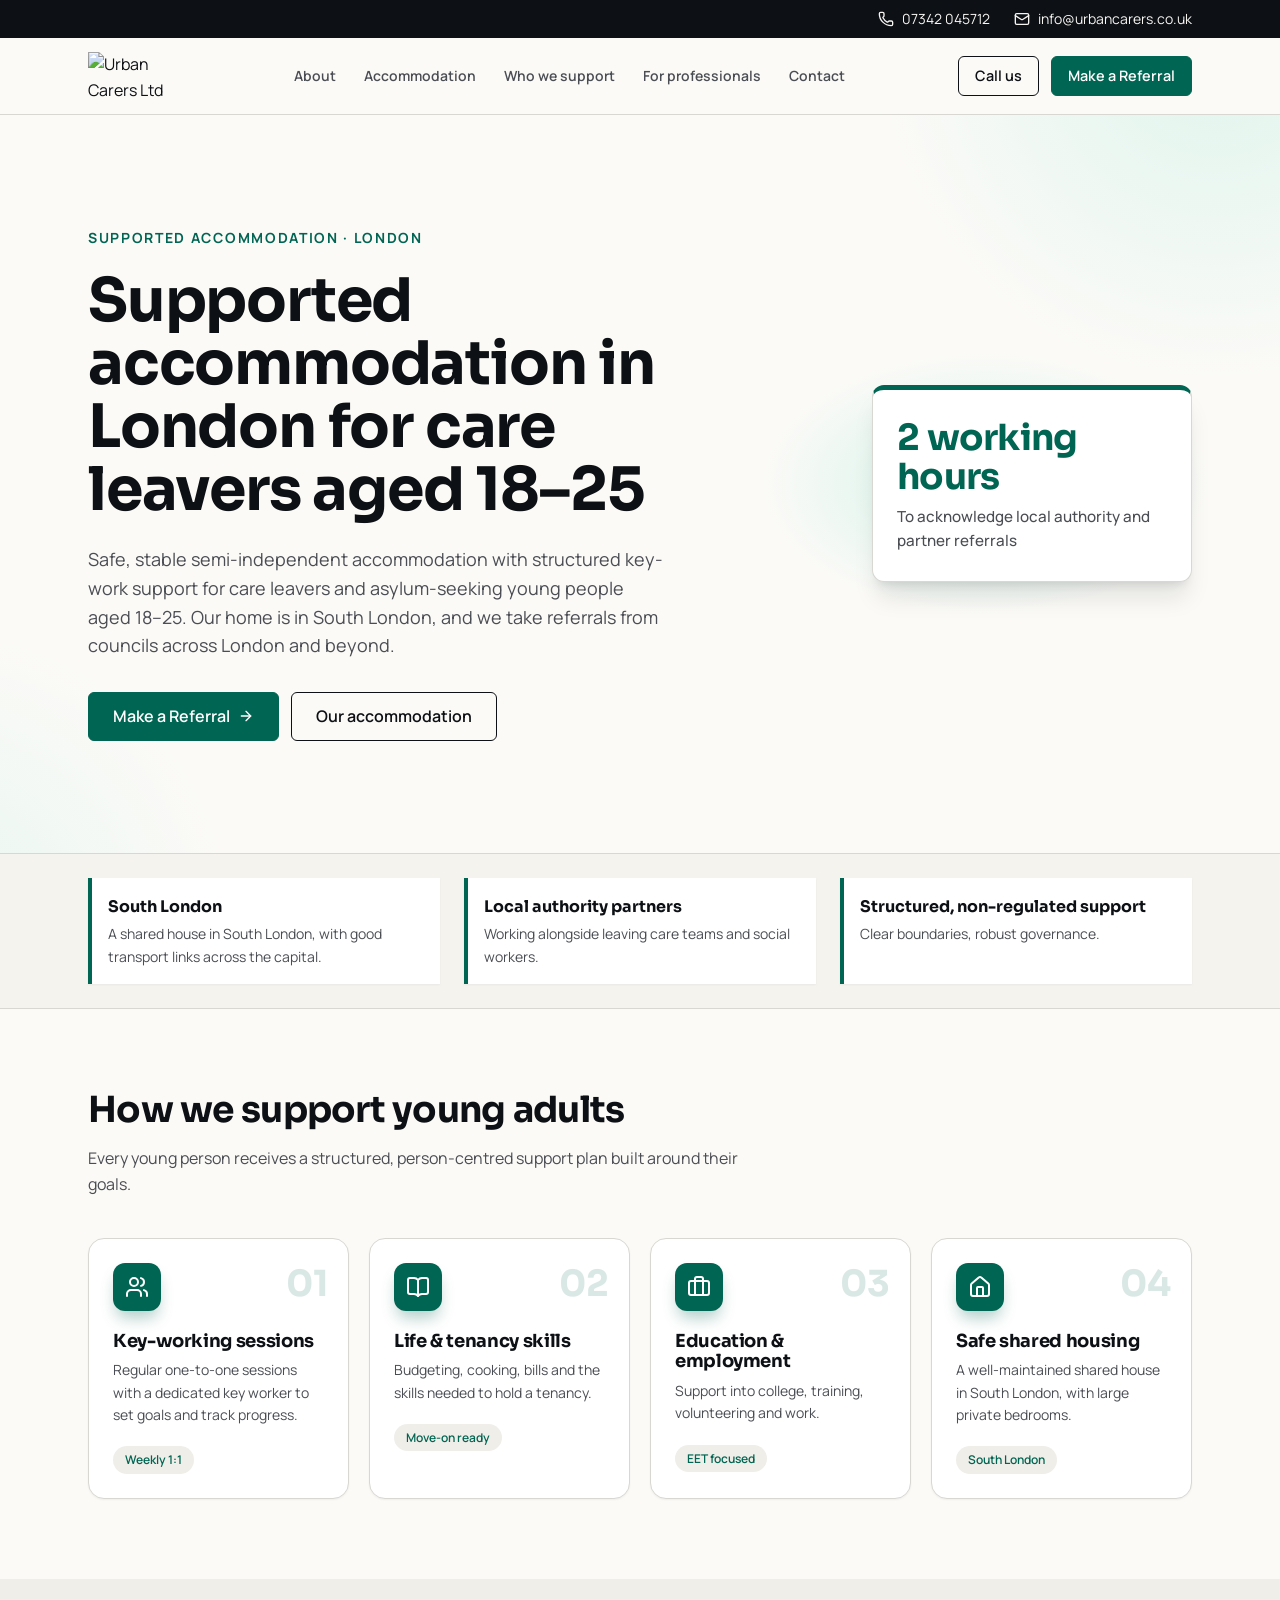
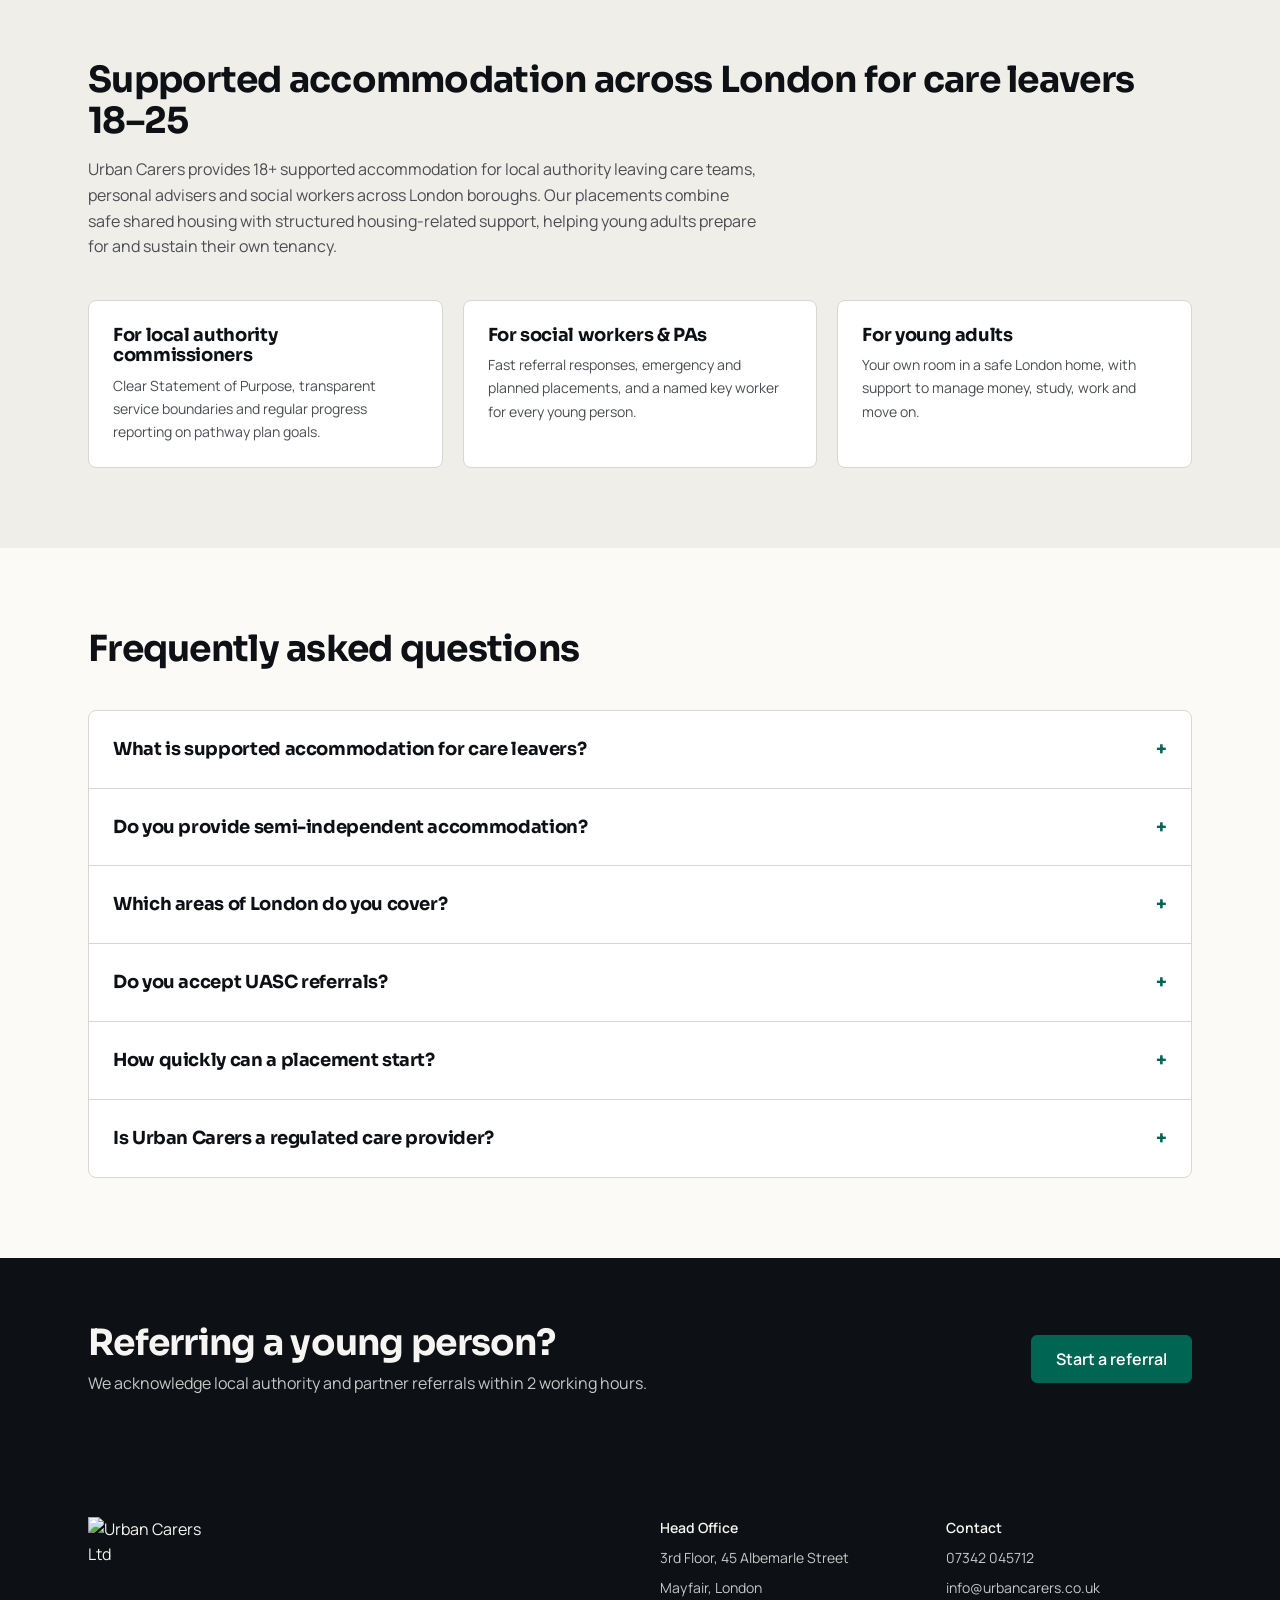
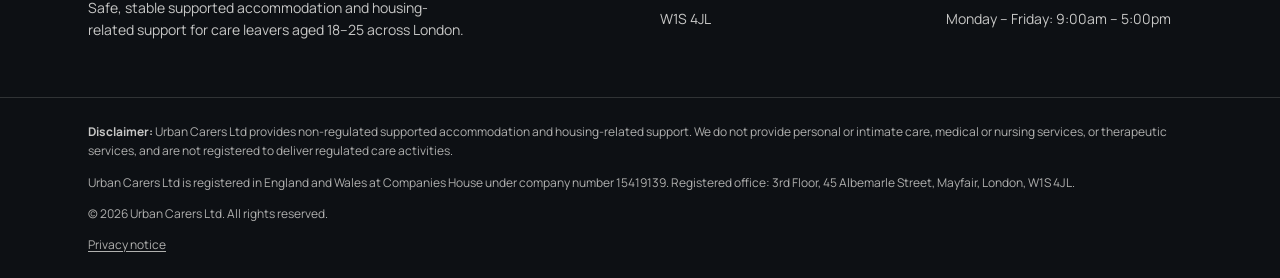
==== index.html @ 53a2ea55 "Rebuild www.urbancarers.co.uk as a static site for GitHub Pages Reproducible build (python3 build.py" ====
<!doctype html>
<html lang="en-GB">
<head>
<meta charset="utf-8">
<meta name="viewport" content="width=device-width, initial-scale=1">
<title>Supported Accommodation for Care Leavers 18–25 | Urban Carers</title>
<meta name="description" content="18+ supported accommodation in South London for care leavers and asylum-seeking young people aged 18–25. Referrals acknowledged within 2 working hours.">
<link rel="canonical" href="https://www.urbancarers.co.uk/">
<meta property="og:site_name" content="Urban Carers">
<meta property="og:locale" content="en_GB">
<meta property="og:type" content="website">
<meta property="og:url" content="https://www.urbancarers.co.uk/">
<meta property="og:title" content="Supported Accommodation for Care Leavers 18–25 | Urban Carers">
<meta property="og:description" content="18+ supported accommodation in South London for care leavers and asylum-seeking young people aged 18–25. Referrals acknowledged within 2 working hours.">
<meta name="twitter:card" content="summary_large_image">
<link rel="stylesheet" href="styles.css">
<script type="application/ld+json">{"@context": "https://schema.org", "@type": "Organization", "name": "Urban Carers Ltd", "logo": "https://www.urbancarers.co.uk/__l5e/assets-v1/17e47ad8-12ed-4505-8971-14a2e98ddae2/logo.png", "description": "Supported accommodation and housing-related support for care leavers aged 18–25 in London.", "url": "https://www.urbancarers.co.uk", "telephone": "+44 7342 045712", "email": "info@urbancarers.co.uk", "address": {"@type": "PostalAddress", "streetAddress": "3rd Floor, 45 Albemarle Street", "addressLocality": "London", "postalCode": "W1S 4JL", "addressCountry": "GB"}, "areaServed": [{"@type": "City", "name": "London"}, {"@type": "AdministrativeArea", "name": "South East England"}]}</script>
<script type="application/ld+json">{"@context": "https://schema.org", "@type": "WebSite", "name": "Urban Carers", "url": "https://www.urbancarers.co.uk/"}</script>
<script type="application/ld+json">{"@context": "https://schema.org", "@type": "FAQPage", "mainEntity": [{"@type": "Question", "name": "What is supported accommodation for care leavers?", "acceptedAnswer": {"@type": "Answer", "text": "Supported accommodation is housing with support for care leavers aged 18–25 only. Residents have their own room in shared housing and receive housing-related support such as key-working, budgeting and tenancy skills."}}, {"@type": "Question", "name": "Do you provide semi-independent accommodation?", "acceptedAnswer": {"@type": "Answer", "text": "Yes, for young adults aged 18–25 only. Each young person has their own room in a shared house and builds the skills to live independently, with at least 5 hours of key-work support a week."}}, {"@type": "Question", "name": "Which areas of London do you cover?", "acceptedAnswer": {"@type": "Answer", "text": "Our house is in South London. We accept referrals from London boroughs and from local authorities outside London placing young people in the capital."}}, {"@type": "Question", "name": "Do you accept UASC referrals?", "acceptedAnswer": {"@type": "Answer", "text": "Yes. We support unaccompanied asylum-seeking young adults aged 18 to 25 who are ready to live in supported accommodation."}}, {"@type": "Question", "name": "How quickly can a placement start?", "acceptedAnswer": {"@type": "Answer", "text": "We acknowledge referrals within 2 working hours and aim to make a placement decision within 24 hours of receiving full referral information. We can consider emergency placements subject to availability and assessment."}}, {"@type": "Question", "name": "Is Urban Carers a regulated care provider?", "acceptedAnswer": {"@type": "Answer", "text": "No. We provide non-regulated supported accommodation and housing-related support. We do not provide personal care, medical or nursing services, or therapy."}}]}</script>
</head>
<body>
<a class="skip" href="#main">Skip to content</a>
<header class="site-header">
  <div class="topbar">
    <div class="container topbar-inner">
      <a href="tel:+447342045712"><svg class="ic" aria-hidden="true" focusable="false" xmlns="http://www.w3.org/2000/svg" width="24" height="24" viewBox="0 0 24 24" fill="none" stroke="currentColor" stroke-width="2" stroke-linecap="round" stroke-linejoin="round" ><path d="M13.832 16.568a1 1 0 0 0 1.213-.303l.355-.465A2 2 0 0 1 17 15h3a2 2 0 0 1 2 2v3a2 2 0 0 1-2 2A18 18 0 0 1 2 4a2 2 0 0 1 2-2h3a2 2 0 0 1 2 2v3a2 2 0 0 1-.8 1.6l-.468.351a1 1 0 0 0-.292 1.233 14 14 0 0 0 6.392 6.384" /></svg>07342 045712</a>
      <a href="mailto:info@urbancarers.co.uk"><svg class="ic" aria-hidden="true" focusable="false" xmlns="http://www.w3.org/2000/svg" width="24" height="24" viewBox="0 0 24 24" fill="none" stroke="currentColor" stroke-width="2" stroke-linecap="round" stroke-linejoin="round" ><path d="m22 7-8.991 5.727a2 2 0 0 1-2.009 0L2 7" /><rect x="2" y="4" width="20" height="16" rx="2" /></svg>info@urbancarers.co.uk</a>
    </div>
  </div>
  <div class="container navbar">
    <a href="./" class="brand" aria-label="Urban Carers home"><img src="https://www.urbancarers.co.uk/__l5e/assets-v1/17e47ad8-12ed-4505-8971-14a2e98ddae2/logo.png" alt="Urban Carers Ltd" width="1000" height="513"></a>
    <nav class="nav" aria-label="Main"><a href="about">About</a><a href="accommodation">Accommodation</a><a href="who-we-support">Who we support</a><a href="for-professionals">For professionals</a><a href="contact">Contact</a></nav>
    <div class="actions">
      <a href="tel:+447342045712" class="btn btn-outline btn-sm">Call us</a>
      <a href="referrals" class="btn btn-sm">Make a Referral</a>
    </div>
    <details class="menu">
      <summary aria-label="Toggle menu"><span class="menu-open"><svg class="ic" aria-hidden="true" focusable="false" xmlns="http://www.w3.org/2000/svg" width="24" height="24" viewBox="0 0 24 24" fill="none" stroke="currentColor" stroke-width="2" stroke-linecap="round" stroke-linejoin="round" ><path d="M4 5h16" /><path d="M4 12h16" /><path d="M4 19h16" /></svg></span><span class="menu-close"><svg class="ic" aria-hidden="true" focusable="false" xmlns="http://www.w3.org/2000/svg" width="24" height="24" viewBox="0 0 24 24" fill="none" stroke="currentColor" stroke-width="2" stroke-linecap="round" stroke-linejoin="round" ><path d="M18 6 6 18" /><path d="m6 6 12 12" /></svg></span></summary>
      <div class="menu-panel container">
        <a href="about">About</a><a href="accommodation">Accommodation</a><a href="who-we-support">Who we support</a><a href="for-professionals">For professionals</a><a href="contact">Contact</a>
        <a href="tel:+447342045712" class="menu-call">Call 07342 045712</a>
        <a href="referrals" class="btn">Make a Referral</a>
      </div>
    </details>
  </div>
</header>
<main id="main">
<section class="hero">
  <div class="container hero-grid">
    <div class="hero-text">
      <p class="eyebrow">Supported accommodation · London</p>
      <h1>Supported accommodation in London for care leavers aged 18–25</h1>
      <p class="lead">Safe, stable semi-independent accommodation with structured key-work support for care leavers and asylum-seeking young people aged 18–25. Our home is in South London, and we take referrals from councils across London and beyond.</p>
      <div class="btn-row"><a href="referrals" class="btn">Make a Referral<svg class="ic" aria-hidden="true" focusable="false" xmlns="http://www.w3.org/2000/svg" width="24" height="24" viewBox="0 0 24 24" fill="none" stroke="currentColor" stroke-width="2" stroke-linecap="round" stroke-linejoin="round" ><path d="M5 12h14" /><path d="m12 5 7 7-7 7" /></svg></a><a href="accommodation" class="btn btn-outline">Our accommodation</a></div>
    </div>
    <div class="hero-panel">
      <div class="stat">
        <p class="stat-big">2 working hours</p>
        <p class="stat-small">To acknowledge local authority and partner referrals</p>
      </div>
    </div>
  </div>
</section>
<div class="strip"><div class="container strip-grid"><div class="strip-item"><p class="strip-title">South London</p><p>A shared house in South London, with good transport links across the capital.</p></div><div class="strip-item"><p class="strip-title">Local authority partners</p><p>Working alongside leaving care teams and social workers.</p></div><div class="strip-item"><p class="strip-title">Structured, non-regulated support</p><p>Clear boundaries, robust governance.</p></div></div></div>
<section class="section"><div class="container"><h2>How we support young adults</h2><p class="intro">Every young person receives a structured, person-centred support plan built around their goals.</p><div class="section-body"><div class="features"><div class="feature"><span class="feature-n" aria-hidden="true">01</span><div class="feature-icon"><svg class="ic" aria-hidden="true" focusable="false" xmlns="http://www.w3.org/2000/svg" width="24" height="24" viewBox="0 0 24 24" fill="none" stroke="currentColor" stroke-width="2" stroke-linecap="round" stroke-linejoin="round" ><path d="M16 21v-2a4 4 0 0 0-4-4H6a4 4 0 0 0-4 4v2" /><path d="M16 3.128a4 4 0 0 1 0 7.744" /><path d="M22 21v-2a4 4 0 0 0-3-3.87" /><circle cx="9" cy="7" r="4" /></svg></div><h3>Key-working sessions</h3><p>Regular one-to-one sessions with a dedicated key worker to set goals and track progress.</p><span class="tag">Weekly 1:1</span></div><div class="feature"><span class="feature-n" aria-hidden="true">02</span><div class="feature-icon"><svg class="ic" aria-hidden="true" focusable="false" xmlns="http://www.w3.org/2000/svg" width="24" height="24" viewBox="0 0 24 24" fill="none" stroke="currentColor" stroke-width="2" stroke-linecap="round" stroke-linejoin="round" ><path d="M12 5v16" /><path d="M20.001 19A2 2 0 0022 17V5a2 2 0 00-1.999-2L16 3.002A5 5 0 0012 5a5 5 0 00-4-2H4a2 2 0 00-2 2v12a2 2 0 001.999 2H8a5 5 0 014 2 5 5 0 014-2z" /></svg></div><h3>Life &amp; tenancy skills</h3><p>Budgeting, cooking, bills and the skills needed to hold a tenancy.</p><span class="tag">Move-on ready</span></div><div class="feature"><span class="feature-n" aria-hidden="true">03</span><div class="feature-icon"><svg class="ic" aria-hidden="true" focusable="false" xmlns="http://www.w3.org/2000/svg" width="24" height="24" viewBox="0 0 24 24" fill="none" stroke="currentColor" stroke-width="2" stroke-linecap="round" stroke-linejoin="round" ><path d="M16 20V4a2 2 0 0 0-2-2h-4a2 2 0 0 0-2 2v16" /><rect width="20" height="14" x="2" y="6" rx="2" /></svg></div><h3>Education &amp; employment</h3><p>Support into college, training, volunteering and work.</p><span class="tag">EET focused</span></div><div class="feature"><span class="feature-n" aria-hidden="true">04</span><div class="feature-icon"><svg class="ic" aria-hidden="true" focusable="false" xmlns="http://www.w3.org/2000/svg" width="24" height="24" viewBox="0 0 24 24" fill="none" stroke="currentColor" stroke-width="2" stroke-linecap="round" stroke-linejoin="round" ><path d="M15 21v-8a1 1 0 0 0-1-1h-4a1 1 0 0 0-1 1v8" /><path d="M3 10a2 2 0 0 1 .709-1.528l7-6a2 2 0 0 1 2.582 0l7 6A2 2 0 0 1 21 10v9a2 2 0 0 1-2 2H5a2 2 0 0 1-2-2z" /></svg></div><h3>Safe shared housing</h3><p>A well-maintained shared house in South London, with large private bedrooms.</p><span class="tag">South London</span></div></div></div></div></section>
<section class="section muted"><div class="container"><h2>Supported accommodation across London for care leavers 18–25</h2><p class="intro">Urban Carers provides 18+ supported accommodation for local authority leaving care teams, personal advisers and social workers across London boroughs. Our placements combine safe shared housing with structured housing-related support, helping young adults prepare for and sustain their own tenancy.</p><div class="section-body"><div class="cards cols-3"><div class="card"><h3>For local authority commissioners</h3><p>Clear Statement of Purpose, transparent service boundaries and regular progress reporting on pathway plan goals.</p></div><div class="card"><h3>For social workers &amp; PAs</h3><p>Fast referral responses, emergency and planned placements, and a named key worker for every young person.</p></div><div class="card"><h3>For young adults</h3><p>Your own room in a safe London home, with support to manage money, study, work and move on.</p></div></div></div></div></section>
<section class="section"><div class="container"><h2>Frequently asked questions</h2><div class="section-body"><div class="faq"><details class="faq-item"><summary>What is supported accommodation for care leavers?</summary><p>Supported accommodation is housing with support for care leavers aged 18–25 only. Residents have their own room in shared housing and receive housing-related support such as key-working, budgeting and tenancy skills.</p></details><details class="faq-item"><summary>Do you provide semi-independent accommodation?</summary><p>Yes, for young adults aged 18–25 only. Each young person has their own room in a shared house and builds the skills to live independently, with at least 5 hours of key-work support a week.</p></details><details class="faq-item"><summary>Which areas of London do you cover?</summary><p>Our house is in South London. We accept referrals from London boroughs and from local authorities outside London placing young people in the capital.</p></details><details class="faq-item"><summary>Do you accept UASC referrals?</summary><p>Yes. We support unaccompanied asylum-seeking young adults aged 18 to 25 who are ready to live in supported accommodation.</p></details><details class="faq-item"><summary>How quickly can a placement start?</summary><p>We acknowledge referrals within 2 working hours and aim to make a placement decision within 24 hours of receiving full referral information. We can consider emergency placements subject to availability and assessment.</p></details><details class="faq-item"><summary>Is Urban Carers a regulated care provider?</summary><p>No. We provide non-regulated supported accommodation and housing-related support. We do not provide personal care, medical or nursing services, or therapy.</p></details></div></div></div></section>
<section class="cta"><div class="container cta-inner"><div><h2>Referring a young person?</h2><p>We acknowledge local authority and partner referrals within 2 working hours.</p></div><a href="referrals" class="btn">Start a referral</a></div></section>
</main>
<footer class="site-footer">
  <div class="container footer-grid">
    <div class="footer-brand">
      <img src="https://www.urbancarers.co.uk/__l5e/assets-v1/17e47ad8-12ed-4505-8971-14a2e98ddae2/logo.png" alt="Urban Carers Ltd" width="1000" height="513">
      <p>Safe, stable supported accommodation and housing-related support for care leavers aged 18–25 across London.</p>
    </div>
    <div class="footer-col">
      <p class="footer-title">Head Office</p>
      <p>3rd Floor, 45 Albemarle Street</p><p>Mayfair, London</p><p>W1S 4JL</p>
    </div>
    <div class="footer-col">
      <p class="footer-title">Contact</p>
      <p><a href="tel:+447342045712">07342 045712</a></p>
      <p><a href="mailto:info@urbancarers.co.uk">info@urbancarers.co.uk</a></p>
      <p>Monday – Friday: 9:00am – 5:00pm</p>
    </div>
  </div>
  <div class="footer-legal">
    <div class="container">
      <p><strong>Disclaimer:</strong> Urban Carers Ltd provides non-regulated supported accommodation and housing-related support. We do not provide personal or intimate care, medical or nursing services, or therapeutic services, and are not registered to deliver regulated care activities.</p>
      <p>Urban Carers Ltd is registered in England and Wales at Companies House under company number 15419139. Registered office: 3rd Floor, 45 Albemarle Street, Mayfair, London, W1S 4JL.</p>
      <p>© 2026 Urban Carers Ltd. All rights reserved.</p>
      <p><a href="privacy">Privacy notice</a></p>
    </div>
  </div>
</footer>
</body>
</html>
---- styles.css ----
/* Urban Carers – static site stylesheet. Fonts are self-hosted in fonts/ (SIL OFL). */

@font-face { font-family: "Manrope"; font-style: normal; font-weight: 400; font-display: swap; src: url("fonts/manrope-latin-400-normal.woff2") format("woff2"); unicode-range: U+0000-00FF, U+0131, U+0152-0153, U+02BB-02BC, U+02C6, U+02DA, U+02DC, U+0304, U+0308, U+0329, U+2000-206F, U+20AC, U+2122, U+2191, U+2193, U+2212, U+2215, U+FEFF, U+FFFD; }
@font-face { font-family: "Manrope"; font-style: normal; font-weight: 500; font-display: swap; src: url("fonts/manrope-latin-500-normal.woff2") format("woff2"); unicode-range: U+0000-00FF, U+0131, U+0152-0153, U+02BB-02BC, U+02C6, U+02DA, U+02DC, U+0304, U+0308, U+0329, U+2000-206F, U+20AC, U+2122, U+2191, U+2193, U+2212, U+2215, U+FEFF, U+FFFD; }
@font-face { font-family: "Manrope"; font-style: normal; font-weight: 600; font-display: swap; src: url("fonts/manrope-latin-600-normal.woff2") format("woff2"); unicode-range: U+0000-00FF, U+0131, U+0152-0153, U+02BB-02BC, U+02C6, U+02DA, U+02DC, U+0304, U+0308, U+0329, U+2000-206F, U+20AC, U+2122, U+2191, U+2193, U+2212, U+2215, U+FEFF, U+FFFD; }
@font-face { font-family: "Manrope"; font-style: normal; font-weight: 700; font-display: swap; src: url("fonts/manrope-latin-700-normal.woff2") format("woff2"); unicode-range: U+0000-00FF, U+0131, U+0152-0153, U+02BB-02BC, U+02C6, U+02DA, U+02DC, U+0304, U+0308, U+0329, U+2000-206F, U+20AC, U+2122, U+2191, U+2193, U+2212, U+2215, U+FEFF, U+FFFD; }
@font-face { font-family: "Sora"; font-style: normal; font-weight: 600; font-display: swap; src: url("fonts/sora-latin-600-normal.woff2") format("woff2"); unicode-range: U+0000-00FF, U+0131, U+0152-0153, U+02BB-02BC, U+02C6, U+02DA, U+02DC, U+0304, U+0308, U+0329, U+2000-206F, U+20AC, U+2122, U+2191, U+2193, U+2212, U+2215, U+FEFF, U+FFFD; }
@font-face { font-family: "Sora"; font-style: normal; font-weight: 700; font-display: swap; src: url("fonts/sora-latin-700-normal.woff2") format("woff2"); unicode-range: U+0000-00FF, U+0131, U+0152-0153, U+02BB-02BC, U+02C6, U+02DA, U+02DC, U+0304, U+0308, U+0329, U+2000-206F, U+20AC, U+2122, U+2191, U+2193, U+2212, U+2215, U+FEFF, U+FFFD; }

:root {
  --background: #fbfaf7;
  --foreground: #0d1014;
  --card: #ffffff;
  --primary: #006552;
  --primary-foreground: #ffffff;
  --secondary: #f0eee9;
  --muted-foreground: #4a4d53;
  --accent: #cdf1e6;
  --accent-foreground: #00392c;
  --destructive: #c51e21;
  --ink: #0d1014;
  --ink-foreground: #f6f5f2;
  --ink-soft: #c7c7c6;
  --ink-softer: #b0b0af;
  --border: #d9d7d2;
  --input: #c5c4be;
  --radius: 0.5rem;
  --font-sans: "Manrope", ui-sans-serif, system-ui, -apple-system, "Segoe UI", Roboto, Arial, sans-serif;
  --font-display: "Sora", ui-sans-serif, system-ui, -apple-system, "Segoe UI", Roboto, Arial, sans-serif;
  --container: 72rem;
  --gutter: 1.25rem;
}

*, *::before, *::after { box-sizing: border-box; border-color: var(--border); }
html { -webkit-text-size-adjust: 100%; scroll-behavior: smooth; }
body { margin: 0; background: var(--background); color: var(--foreground); font-family: var(--font-sans); font-size: 1rem; line-height: 1.6; overflow-x: hidden; }
img, svg { display: block; max-width: 100%; }
img { height: auto; }
h1, h2, h3, h4 { font-family: var(--font-display); letter-spacing: -0.02em; line-height: 1.15; margin: 0; font-weight: 700; }
p { margin: 0; }
ul, ol { margin: 0; padding: 0; list-style: none; }
a { color: inherit; text-decoration: none; }
a:hover { text-decoration: underline; }
:focus-visible { outline: 3px solid var(--primary); outline-offset: 3px; border-radius: 2px; }
.ic { width: 1rem; height: 1rem; flex-shrink: 0; }
.container { width: 100%; max-width: var(--container); margin: 0 auto; padding-left: var(--gutter); padding-right: var(--gutter); }
.skip { position: absolute; left: 1rem; top: -4rem; z-index: 100; background: var(--primary); color: #fff; padding: .6rem 1rem; border-radius: var(--radius); font-weight: 700; }
.skip:focus { top: 1rem; }

/* buttons & badges */
.btn { display: inline-flex; align-items: center; justify-content: center; gap: .5rem; padding: .75rem 1.5rem; border-radius: .375rem; background: var(--primary); color: var(--primary-foreground); font-weight: 600; border: 1px solid var(--primary); cursor: pointer; font-family: inherit; font-size: 1rem; line-height: 1.4; }
.btn:hover { opacity: .9; text-decoration: none; }
.btn-outline { background: transparent; color: var(--foreground); border-color: var(--foreground); }
.btn-outline:hover { background: var(--secondary); opacity: 1; }
.btn-ink { background: var(--ink); border-color: var(--ink); color: var(--ink-foreground); }
.btn-sm { padding: .55rem 1rem; font-size: .9rem; }
.btn-row { display: flex; flex-wrap: wrap; gap: .75rem; margin-top: 2rem; }
.badge { display: inline-flex; align-items: center; border-radius: .375rem; padding: .15rem .65rem; font-size: .75rem; font-weight: 600; background: var(--primary); color: var(--primary-foreground); margin-bottom: 1rem; }
.badge-secondary { background: var(--secondary); color: var(--foreground); margin: 0; white-space: nowrap; }
.link { font-weight: 600; color: var(--primary); text-decoration: underline; text-underline-offset: 2px; }
.link-plain { font-weight: 600; text-decoration: underline; text-underline-offset: 2px; }

/* header */
.site-header { position: sticky; top: 0; z-index: 40; background: rgba(251, 250, 247, .95); backdrop-filter: blur(8px); border-bottom: 1px solid var(--border); }
.topbar { display: none; background: var(--ink); color: var(--ink-foreground); font-size: .875rem; }
.topbar-inner { display: flex; justify-content: flex-end; gap: 1.5rem; padding-top: .5rem; padding-bottom: .5rem; }
.topbar a { display: inline-flex; align-items: center; gap: .5rem; }
.navbar { display: flex; align-items: center; justify-content: space-between; gap: 1rem; padding-top: .85rem; padding-bottom: .85rem; position: relative; }
.brand img { height: 2.75rem; width: auto; }
.nav, .actions { display: none; }
.nav a { font-size: .875rem; font-weight: 600; color: var(--muted-foreground); }
.nav a:hover { color: var(--foreground); }
.nav a[aria-current="page"] { color: var(--foreground); text-decoration: underline; text-underline-offset: 8px; text-decoration-thickness: 2px; text-decoration-color: var(--primary); }
.menu { position: static; }
.menu summary { list-style: none; cursor: pointer; display: grid; place-items: center; width: 2.5rem; height: 2.5rem; border-radius: .375rem; }
.menu summary::-webkit-details-marker { display: none; }
.menu summary .ic { width: 1.5rem; height: 1.5rem; }
.menu .menu-close, .menu[open] .menu-open { display: none; }
.menu[open] .menu-close { display: block; }
.menu-panel { position: absolute; left: 0; right: 0; top: 100%; background: var(--background); border-top: 1px solid var(--border); border-bottom: 1px solid var(--border); display: flex; flex-direction: column; gap: .75rem; padding-top: 1rem; padding-bottom: 1rem; }
.menu-panel a { font-weight: 600; }
.menu-panel .menu-call { color: var(--primary); }
.menu-panel .btn { justify-content: center; }

/* home hero */
.hero { position: relative; overflow: hidden; border-bottom: 1px solid var(--border); background:
  radial-gradient(480px 480px at 95% -10%, rgba(205, 241, 230, .6), transparent 70%),
  radial-gradient(420px 420px at -5% 110%, rgba(205, 241, 230, .4), transparent 70%); }
.hero-grid { display: grid; gap: 3rem; padding-top: 4rem; padding-bottom: 4rem; align-items: center; }
.eyebrow { font-size: .875rem; font-weight: 700; text-transform: uppercase; letter-spacing: .12em; color: var(--primary); }
.hero h1 { margin-top: 1.25rem; font-size: 2.5rem; line-height: 1.05; }
.lead { margin-top: 1.5rem; font-size: 1.125rem; color: var(--muted-foreground); max-width: 36rem; }
.hero-panel { position: relative; display: flex; justify-content: center; }
.hero-panel::before { content: ""; position: absolute; inset: -2rem -1rem; border-radius: 50%; background: radial-gradient(closest-side, rgba(205, 241, 230, .9), rgba(205, 241, 230, 0)); z-index: 0; }
.stat { position: relative; z-index: 1; width: 100%; max-width: 20rem; background: var(--card); border: 1px solid var(--border); border-top: 5px solid var(--primary); border-radius: .75rem; padding: 1.75rem 1.5rem; box-shadow: 0 20px 25px -5px rgba(13, 16, 20, .1), 0 8px 10px -6px rgba(13, 16, 20, .1); }
.stat-big { font-family: var(--font-display); font-weight: 700; font-size: 2.25rem; color: var(--primary); line-height: 1.1; letter-spacing: -0.02em; }
.stat-small { margin-top: .5rem; font-size: .95rem; font-weight: 500; color: var(--muted-foreground); }

/* strip */
.strip { border-bottom: 1px solid var(--border); background: rgba(240, 238, 233, .6); }
.strip-grid { display: grid; gap: 1.5rem; padding-top: 1.5rem; padding-bottom: 1.5rem; }
.strip-item { border-left: 4px solid var(--primary); background: var(--card); padding: 1rem; box-shadow: 0 1px 2px rgba(13, 16, 20, .05); }
.strip-title { font-family: var(--font-display); font-weight: 700; }
.strip-item p + p { margin-top: .25rem; font-size: .875rem; color: var(--muted-foreground); }

/* sections */
.section > .container { padding-top: 4rem; padding-bottom: 4rem; }
.section.muted { background: var(--secondary); }
.section h2 { font-size: 1.875rem; }
.section .intro { margin-top: 1rem; max-width: 42rem; color: var(--muted-foreground); }
.section-body { margin-top: 2.5rem; }
.section-body > * + * { margin-top: 1.5rem; }
.section-body > .btn-row { margin-top: 2rem; }
.p-muted, .p-first { color: var(--muted-foreground); max-width: 48rem; }
.p-first { margin-top: -1rem; }
.p-body { max-width: 48rem; margin-top: 2rem; }
.p-note { color: var(--muted-foreground); max-width: 48rem; }
.p-note.narrow { max-width: 42rem; }
.p-after-h3 { color: var(--muted-foreground); max-width: 48rem; margin-top: .75rem; }
.sub { font-size: 1.25rem; margin-top: 2.5rem; }
.card, .panel, .room { background: var(--card); border: 1px solid var(--border); border-radius: var(--radius); padding: 1.5rem; }
.cards, .two-col, .steps, .icon-grid, .boundaries, .rooms, .features { display: grid; gap: 1.25rem; }
.card h3, .panel h3, .room h3 { font-size: 1.125rem; }
.card p { margin-top: .5rem; font-size: .875rem; line-height: 1.65; color: var(--muted-foreground); }
.card-icon { width: 2.75rem; height: 2.75rem; display: grid; place-items: center; border-radius: .375rem; background: var(--accent); color: var(--accent-foreground); margin-bottom: 1rem; }
.card-icon .ic { width: 1.25rem; height: 1.25rem; }
.feature { position: relative; overflow: hidden; background: var(--card); border: 1px solid var(--border); border-radius: 1rem; padding: 1.5rem; box-shadow: 0 1px 2px rgba(13, 16, 20, .05); transition: transform .3s, box-shadow .3s, border-color .3s; }
.feature:hover { transform: translateY(-6px); border-color: var(--primary); box-shadow: 0 20px 25px -5px rgba(0, 101, 82, .15); }
.feature-n { position: absolute; right: 1.25rem; top: 1rem; font-family: var(--font-display); font-size: 2.25rem; font-weight: 700; color: rgba(0, 101, 82, .15); }
.feature-icon { width: 3rem; height: 3rem; display: grid; place-items: center; border-radius: .75rem; background: var(--primary); color: #fff; box-shadow: 0 10px 15px -3px rgba(0, 101, 82, .3); }
.feature-icon .ic { width: 1.5rem; height: 1.5rem; }
.feature h3 { margin-top: 1.25rem; font-size: 1.125rem; }
.feature p { margin-top: .5rem; font-size: .875rem; color: var(--muted-foreground); }
.tag { display: inline-block; margin-top: 1.25rem; border-radius: 999px; background: var(--secondary); padding: .25rem .75rem; font-size: .75rem; font-weight: 600; color: var(--primary); }
.icon-items { margin-top: 1rem; display: grid; gap: .75rem; }
.icon-items li, .icon-grid li, .boundary, .contact-details li { display: flex; gap: .75rem; align-items: flex-start; font-size: .875rem; }
.icon-items .ic, .icon-grid .ic, .contact-details .ic { width: 1.25rem; height: 1.25rem; margin-top: .1rem; color: var(--primary); }
.icon-items li.x .ic { color: var(--destructive); }
.icon-grid li { background: var(--card); border: 1px solid var(--border); border-radius: var(--radius); padding: 1rem; }
.icon-grid { gap: .75rem; }
.steps li { background: var(--card); border: 1px solid var(--border); border-radius: var(--radius); padding: 1.5rem; }
.num { display: grid; place-items: center; width: 2.25rem; height: 2.25rem; border-radius: 50%; background: var(--primary); color: #fff; font-weight: 700; }
.steps p { margin-top: 1rem; font-weight: 600; }
.boundary { align-items: center; border: 2px solid var(--foreground); border-radius: var(--radius); padding: 1.25rem; font-weight: 600; font-size: 1rem; }
.boundary .ic { width: 1.25rem; height: 1.25rem; color: var(--destructive); }
.faq { background: var(--card); border: 1px solid var(--border); border-radius: var(--radius); }
.faq-item { padding: 1.5rem; }
.faq-item + .faq-item { border-top: 1px solid var(--border); }
.faq-item summary { cursor: pointer; list-style: none; font-family: var(--font-display); font-weight: 700; font-size: 1.125rem; letter-spacing: -0.02em; display: flex; justify-content: space-between; gap: 1rem; align-items: flex-start; }
.faq-item summary::-webkit-details-marker { display: none; }
.faq-item summary::after { content: "+"; color: var(--primary); font-weight: 700; flex-shrink: 0; }
.faq-item[open] summary::after { content: "–"; }
.faq-item p { margin-top: .75rem; color: var(--muted-foreground); }
.room-head { display: flex; justify-content: space-between; gap: .75rem; align-items: flex-start; }
.room-type { margin-top: .5rem; font-weight: 600; }
.room-size { margin-top: .25rem; font-size: .875rem; color: var(--muted-foreground); }
.room-note { margin-top: .75rem; font-size: .75rem; color: var(--muted-foreground); }

/* cta */
.cta { background: var(--ink); color: var(--ink-foreground); }
.cta-inner { display: flex; flex-direction: column; align-items: flex-start; gap: 1.5rem; padding-top: 4rem; padding-bottom: 4rem; }
.cta h2 { font-size: 1.875rem; }
.cta p { margin-top: .5rem; color: var(--ink-soft); }

/* page hero (inner pages) */
.page-hero { position: relative; overflow: hidden; border-bottom: 1px solid var(--border); background:
  radial-gradient(384px 384px at 100% -20%, rgba(205, 241, 230, .6), transparent 70%),
  radial-gradient(320px 320px at -5% 120%, rgba(205, 241, 230, .4), transparent 70%), rgba(240, 238, 233, .5); }
.page-hero > .container { padding-top: 4rem; padding-bottom: 4rem; }
.page-hero h1 { margin-top: 1rem; max-width: 48rem; font-size: 2.25rem; }
.page-hero .lead { margin-top: 1.5rem; max-width: 42rem; }

/* forms */
.form-layout { display: grid; gap: 2.5rem; padding-top: 4rem; padding-bottom: 4rem; }
.form { display: grid; gap: 1.25rem; background: var(--card); border: 1px solid var(--border); border-radius: var(--radius); padding: 1.5rem; }
.form label { display: block; font-size: .875rem; font-weight: 600; }
.form input, .form select, .form textarea { margin-top: .25rem; width: 100%; border: 1px solid var(--input); border-radius: .375rem; background: var(--card); padding: .65rem .75rem; font: inherit; font-size: .9rem; color: var(--foreground); }
.form input:focus, .form select:focus, .form textarea:focus { outline: 2px solid var(--primary); outline-offset: 0; border-color: var(--primary); }
.form-note { font-size: .75rem; color: var(--muted-foreground); }
.form-fallback { margin-top: 1rem; font-size: .875rem; color: var(--muted-foreground); }
.form-fallback a { font-weight: 600; color: var(--primary); text-decoration: underline; text-underline-offset: 2px; }
.aside { background: var(--secondary); border-radius: var(--radius); padding: 1.5rem; align-self: start; }
.aside h2 { font-size: 1.25rem; margin-bottom: 1.25rem; }
.contact-details { display: grid; gap: 1rem; }
.contact-details a { font-weight: 600; }

/* article (privacy notice) */
.article { max-width: 48rem; padding-top: 4rem; padding-bottom: 4rem; }
.article h2 { margin-top: 3rem; font-size: 1.5rem; }
.article h3 { margin-top: 2rem; font-size: 1.125rem; }
.article p { margin-top: 1rem; line-height: 1.7; color: var(--muted-foreground); }
.article ul { margin-top: 1rem; padding-left: 1.5rem; list-style: disc; display: grid; gap: .5rem; line-height: 1.7; color: var(--muted-foreground); }
.callout { border-left: 4px solid var(--primary); background: var(--accent); color: var(--accent-foreground); border-radius: var(--radius); padding: 1.5rem; }
.callout h2 { margin-top: 0; font-size: 1.25rem; }
.callout ul { margin-top: .75rem; color: inherit; }
.callout .link { color: inherit; }
.table-wrap { margin-top: 1.5rem; overflow-x: auto; border: 1px solid var(--border); border-radius: var(--radius); }
.article table { width: 100%; min-width: 35rem; border-collapse: collapse; font-size: .875rem; text-align: left; }
.article th { background: var(--secondary); padding: 1rem; font-weight: 700; }
.article td { padding: 1rem; vertical-align: top; border-top: 1px solid var(--border); }
.article td:first-child { font-weight: 600; }
.article td + td { color: var(--muted-foreground); }

/* not found */
.not-found { min-height: 60vh; display: grid; place-items: center; text-align: center; padding: 4rem 0; }
.not-found h1 { font-size: 4.5rem; }
.not-found h2 { margin-top: 1rem; font-size: 1.25rem; font-weight: 600; }
.not-found p { margin-top: .5rem; font-size: .875rem; color: var(--muted-foreground); }
.not-found .btn-row { justify-content: center; margin-top: 1.5rem; }

/* footer */
.site-footer { background: var(--ink); color: var(--ink-foreground); }
.footer-grid { display: grid; gap: 2.5rem; padding-top: 3.5rem; padding-bottom: 3.5rem; }
.footer-brand img { height: 4rem; width: auto; }
.footer-brand p { margin-top: 1rem; max-width: 24rem; font-size: .875rem; color: var(--ink-soft); }
.footer-col { font-size: .875rem; display: grid; gap: .5rem; align-content: start; }
.footer-col p { color: var(--ink-soft); }
.footer-col .footer-title { color: var(--ink-foreground); font-weight: 600; }
.footer-col a:hover { color: var(--ink-foreground); }
.footer-legal { border-top: 1px solid rgba(246, 245, 242, .15); }
.footer-legal .container { display: grid; gap: .75rem; padding-top: 1.5rem; padding-bottom: 1.5rem; font-size: .75rem; color: var(--ink-softer); }
.footer-legal strong { color: var(--ink-soft); }
.footer-legal a { text-decoration: underline; text-underline-offset: 2px; }
.footer-legal a:hover { color: var(--ink-foreground); }

/* breakpoints */
@media (min-width: 640px) {
  :root { --gutter: 1.5rem; }
  .strip-grid { grid-template-columns: repeat(3, 1fr); }
  .cards, .features { grid-template-columns: repeat(2, 1fr); }
}
@media (min-width: 768px) {
  .topbar { display: block; }
  .brand img { height: 3rem; }
  .hero-grid { grid-template-columns: repeat(5, 1fr); padding-top: 7rem; padding-bottom: 7rem; }
  .hero-text { grid-column: span 3; }
  .hero-panel { grid-column: span 2; }
  .hero h1 { font-size: 3.75rem; }
  .hero-panel { justify-content: flex-end; }
  .section > .container { padding-top: 5rem; padding-bottom: 5rem; }
  .section h2, .cta h2 { font-size: 2.25rem; }
  .page-hero > .container { padding-top: 6rem; padding-bottom: 6rem; }
  .page-hero h1 { font-size: 3.75rem; }
  .two-col, .icon-grid, .rooms { grid-template-columns: repeat(2, 1fr); }
  .steps.cols-3, .boundaries { grid-template-columns: repeat(3, 1fr); }
  .steps.cols-4 { grid-template-columns: repeat(4, 1fr); }
  .cards.cols-3 { grid-template-columns: repeat(3, 1fr); }
  .cta-inner { flex-direction: row; align-items: center; justify-content: space-between; }
  .form { grid-template-columns: repeat(2, 1fr); padding: 2rem; }
  .form-enquiry { grid-template-columns: 1fr; }
  .form .wide { grid-column: 1 / -1; }
  .footer-grid { grid-template-columns: repeat(4, 1fr); }
  .footer-brand { grid-column: span 2; }
}
@media (min-width: 1024px) {
  .nav { display: flex; gap: 1.75rem; align-items: center; }
  .actions { display: flex; gap: .75rem; align-items: center; }
  .menu { display: none; }
  .cards.cols-4, .features { grid-template-columns: repeat(4, 1fr); }
  .cards.cols-3 { grid-template-columns: repeat(3, 1fr); }
  .form-layout-referral { grid-template-columns: 2fr 1fr; }
  .form-layout-enquiry { grid-template-columns: 1fr 1fr; }
}
@media (prefers-reduced-motion: reduce) {
  html { scroll-behavior: auto; }
  .feature { transition: none; }
  .feature:hover { transform: none; }
}
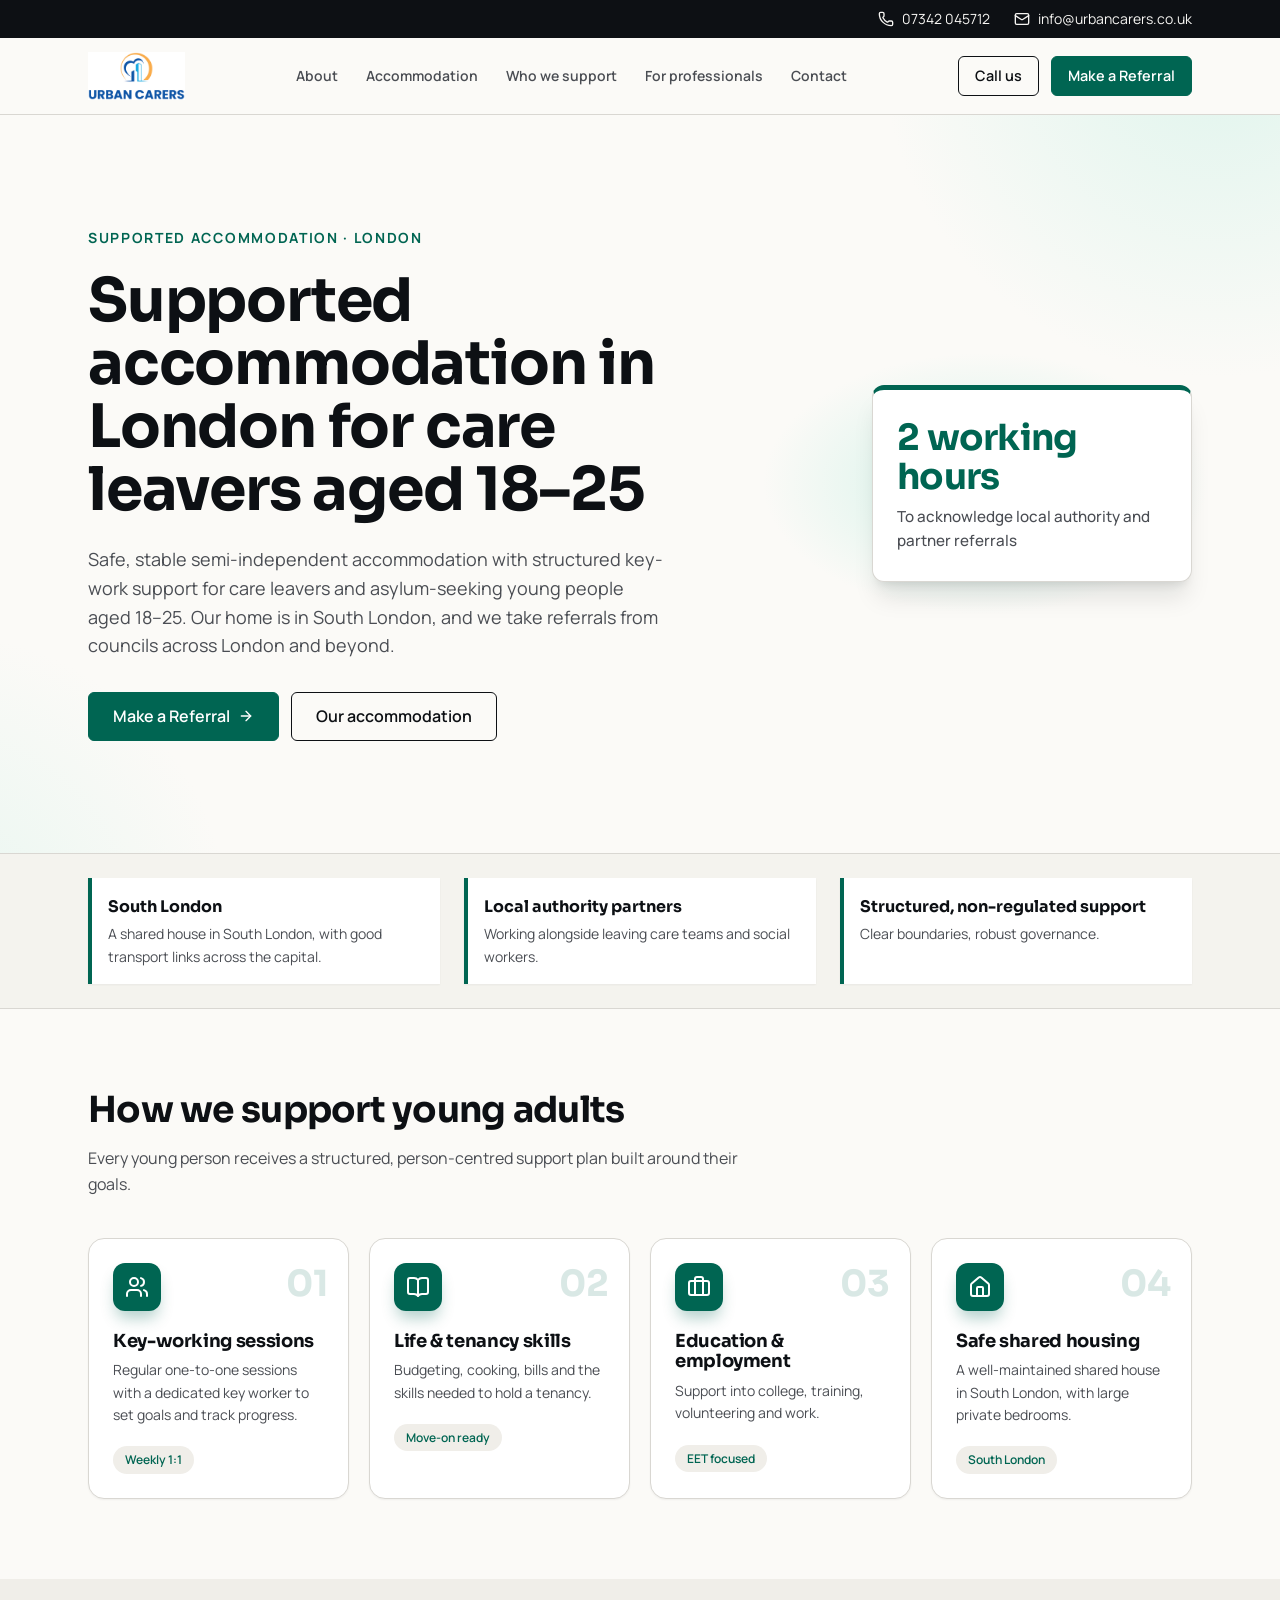
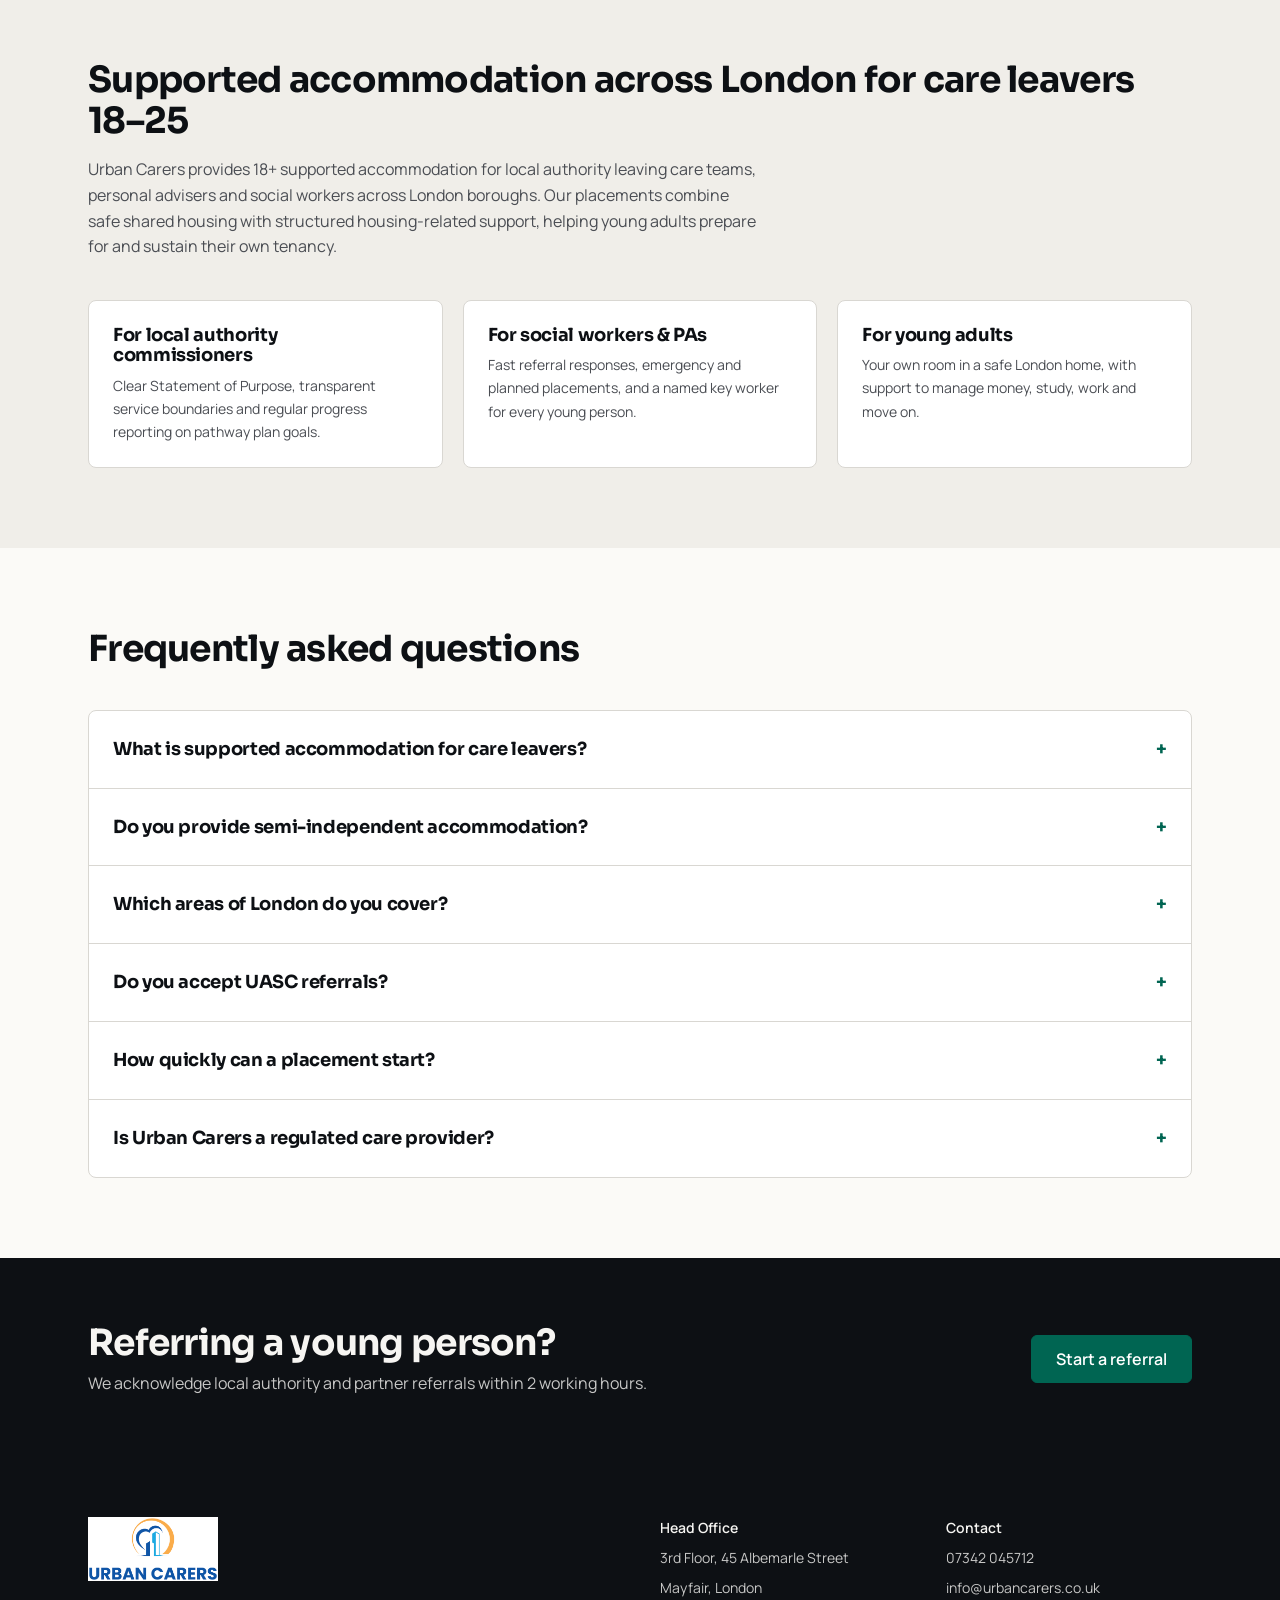
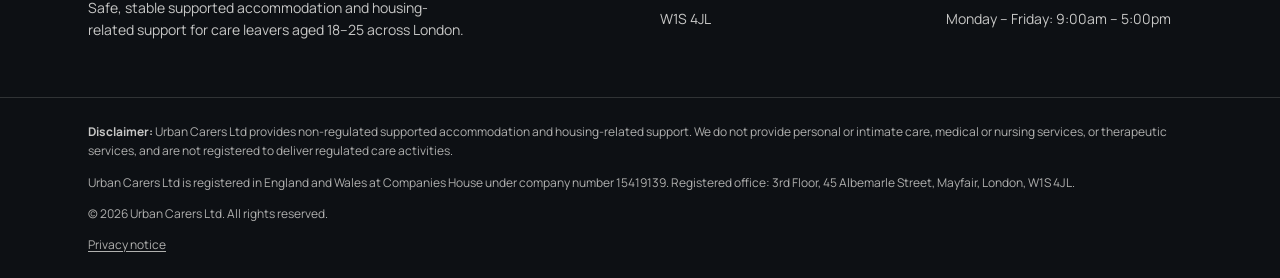
==== commit 7b42eeb2: "Self-host the Urban Carers logo and favicon; add CNAME for www.urbancarers.co.uk Co-Authored-By: Cla" ====
--- a/index.html
+++ b/index.html
@@ -14,7 +14,9 @@
 <meta property="og:description" content="18+ supported accommodation in South London for care leavers and asylum-seeking young people aged 18–25. Referrals acknowledged within 2 working hours.">
 <meta name="twitter:card" content="summary_large_image">
 <link rel="stylesheet" href="styles.css">
-<script type="application/ld+json">{"@context": "https://schema.org", "@type": "Organization", "name": "Urban Carers Ltd", "logo": "https://www.urbancarers.co.uk/__l5e/assets-v1/17e47ad8-12ed-4505-8971-14a2e98ddae2/logo.png", "description": "Supported accommodation and housing-related support for care leavers aged 18–25 in London.", "url": "https://www.urbancarers.co.uk", "telephone": "+44 7342 045712", "email": "info@urbancarers.co.uk", "address": {"@type": "PostalAddress", "streetAddress": "3rd Floor, 45 Albemarle Street", "addressLocality": "London", "postalCode": "W1S 4JL", "addressCountry": "GB"}, "areaServed": [{"@type": "City", "name": "London"}, {"@type": "AdministrativeArea", "name": "South East England"}]}</script>
+<link rel="icon" type="image/png" href="assets/favicon.png">
+<link rel="apple-touch-icon" href="assets/favicon.png">
+<script type="application/ld+json">{"@context": "https://schema.org", "@type": "Organization", "name": "Urban Carers Ltd", "logo": "https://www.urbancarers.co.uk/assets/logo.png", "description": "Supported accommodation and housing-related support for care leavers aged 18–25 in London.", "url": "https://www.urbancarers.co.uk", "telephone": "+44 7342 045712", "email": "info@urbancarers.co.uk", "address": {"@type": "PostalAddress", "streetAddress": "3rd Floor, 45 Albemarle Street", "addressLocality": "London", "postalCode": "W1S 4JL", "addressCountry": "GB"}, "areaServed": [{"@type": "City", "name": "London"}, {"@type": "AdministrativeArea", "name": "South East England"}]}</script>
 <script type="application/ld+json">{"@context": "https://schema.org", "@type": "WebSite", "name": "Urban Carers", "url": "https://www.urbancarers.co.uk/"}</script>
 <script type="application/ld+json">{"@context": "https://schema.org", "@type": "FAQPage", "mainEntity": [{"@type": "Question", "name": "What is supported accommodation for care leavers?", "acceptedAnswer": {"@type": "Answer", "text": "Supported accommodation is housing with support for care leavers aged 18–25 only. Residents have their own room in shared housing and receive housing-related support such as key-working, budgeting and tenancy skills."}}, {"@type": "Question", "name": "Do you provide semi-independent accommodation?", "acceptedAnswer": {"@type": "Answer", "text": "Yes, for young adults aged 18–25 only. Each young person has their own room in a shared house and builds the skills to live independently, with at least 5 hours of key-work support a week."}}, {"@type": "Question", "name": "Which areas of London do you cover?", "acceptedAnswer": {"@type": "Answer", "text": "Our house is in South London. We accept referrals from London boroughs and from local authorities outside London placing young people in the capital."}}, {"@type": "Question", "name": "Do you accept UASC referrals?", "acceptedAnswer": {"@type": "Answer", "text": "Yes. We support unaccompanied asylum-seeking young adults aged 18 to 25 who are ready to live in supported accommodation."}}, {"@type": "Question", "name": "How quickly can a placement start?", "acceptedAnswer": {"@type": "Answer", "text": "We acknowledge referrals within 2 working hours and aim to make a placement decision within 24 hours of receiving full referral information. We can consider emergency placements subject to availability and assessment."}}, {"@type": "Question", "name": "Is Urban Carers a regulated care provider?", "acceptedAnswer": {"@type": "Answer", "text": "No. We provide non-regulated supported accommodation and housing-related support. We do not provide personal care, medical or nursing services, or therapy."}}]}</script>
 </head>
@@ -28,7 +30,7 @@
     </div>
   </div>
   <div class="container navbar">
-    <a href="./" class="brand" aria-label="Urban Carers home"><img src="https://www.urbancarers.co.uk/__l5e/assets-v1/17e47ad8-12ed-4505-8971-14a2e98ddae2/logo.png" alt="Urban Carers Ltd" width="1000" height="513"></a>
+    <a href="./" class="brand" aria-label="Urban Carers home"><img src="assets/logo.png" alt="Urban Carers Ltd" width="1000" height="494"></a>
     <nav class="nav" aria-label="Main"><a href="about">About</a><a href="accommodation">Accommodation</a><a href="who-we-support">Who we support</a><a href="for-professionals">For professionals</a><a href="contact">Contact</a></nav>
     <div class="actions">
       <a href="tel:+447342045712" class="btn btn-outline btn-sm">Call us</a>
@@ -70,7 +72,7 @@
 <footer class="site-footer">
   <div class="container footer-grid">
     <div class="footer-brand">
-      <img src="https://www.urbancarers.co.uk/__l5e/assets-v1/17e47ad8-12ed-4505-8971-14a2e98ddae2/logo.png" alt="Urban Carers Ltd" width="1000" height="513">
+      <img src="assets/logo.png" alt="Urban Carers Ltd" width="1000" height="494">
       <p>Safe, stable supported accommodation and housing-related support for care leavers aged 18–25 across London.</p>
     </div>
     <div class="footer-col">
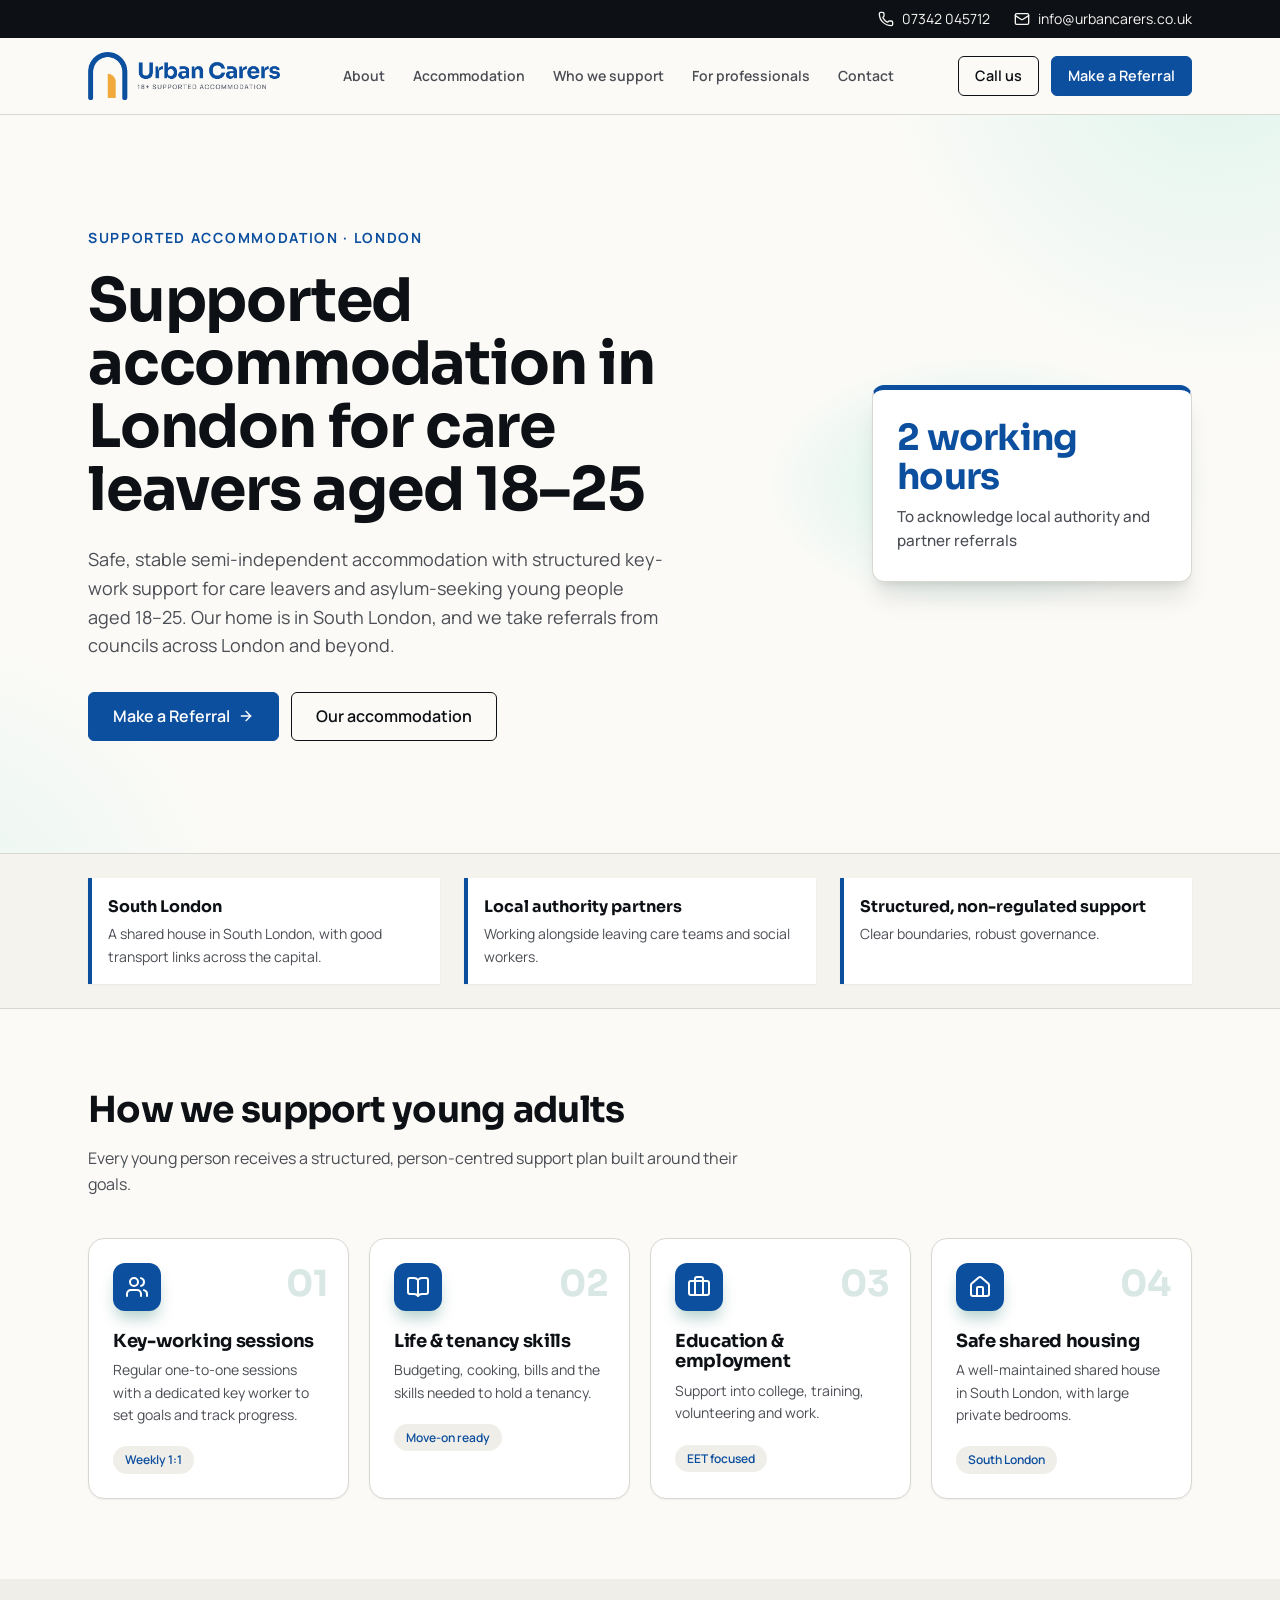
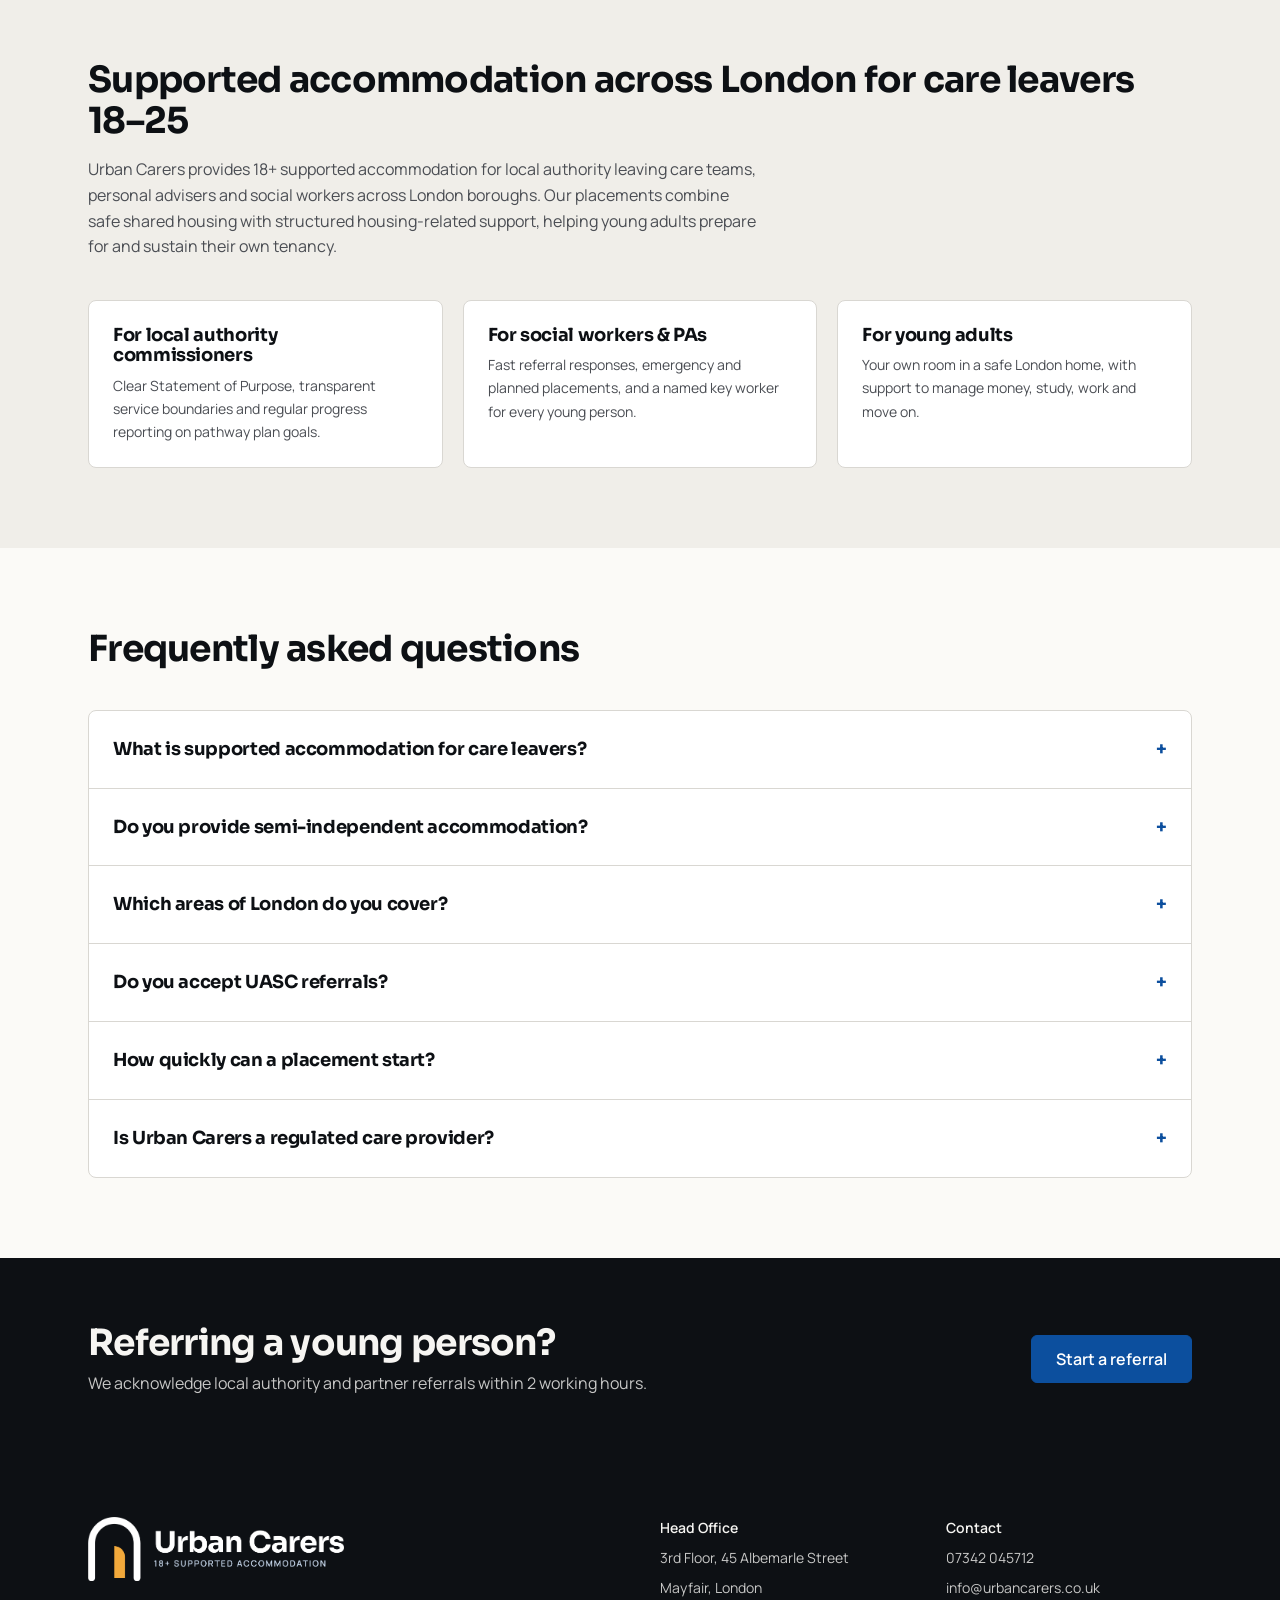
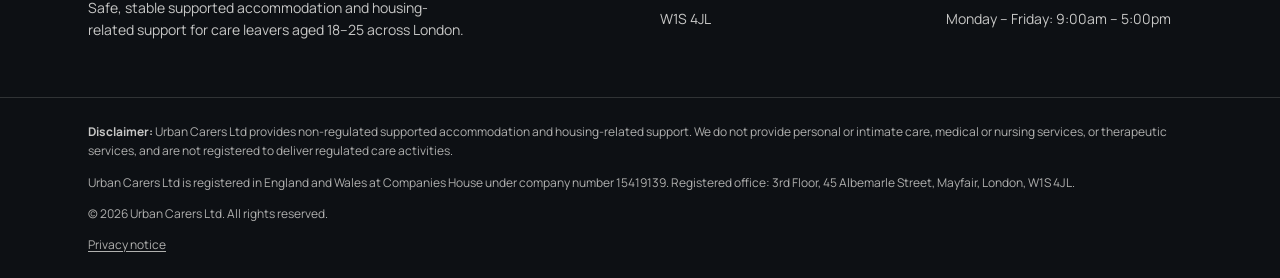
==== commit 8ef0a76e: "New Urban Carers logo (Open Door), navy and orange brand colours, new favicon Co-Authored-By: Claude" ====
--- a/index.html
+++ b/index.html
@@ -30,7 +30,7 @@
     </div>
   </div>
   <div class="container navbar">
-    <a href="./" class="brand" aria-label="Urban Carers home"><img src="assets/logo.png" alt="Urban Carers Ltd" width="1000" height="494"></a>
+    <a href="./" class="brand" aria-label="Urban Carers home"><img src="assets/logo.png" alt="Urban Carers Ltd" width="1334" height="334"></a>
     <nav class="nav" aria-label="Main"><a href="about">About</a><a href="accommodation">Accommodation</a><a href="who-we-support">Who we support</a><a href="for-professionals">For professionals</a><a href="contact">Contact</a></nav>
     <div class="actions">
       <a href="tel:+447342045712" class="btn btn-outline btn-sm">Call us</a>
@@ -72,7 +72,7 @@
 <footer class="site-footer">
   <div class="container footer-grid">
     <div class="footer-brand">
-      <img src="assets/logo.png" alt="Urban Carers Ltd" width="1000" height="494">
+      <img src="assets/logo-white.png" alt="Urban Carers Ltd" width="1334" height="334">
       <p>Safe, stable supported accommodation and housing-related support for care leavers aged 18–25 across London.</p>
     </div>
     <div class="footer-col">
--- a/styles.css
+++ b/styles.css
@@ -11,12 +11,12 @@
   --background: #fbfaf7;
   --foreground: #0d1014;
   --card: #ffffff;
-  --primary: #006552;
+  --primary: #0c4f9e;
   --primary-foreground: #ffffff;
   --secondary: #f0eee9;
   --muted-foreground: #4a4d53;
-  --accent: #cdf1e6;
-  --accent-foreground: #00392c;
+  --accent: #dce8f7;
+  --accent-foreground: #0a3466;
   --destructive: #c51e21;
   --ink: #0d1014;
   --ink-foreground: #f6f5f2;
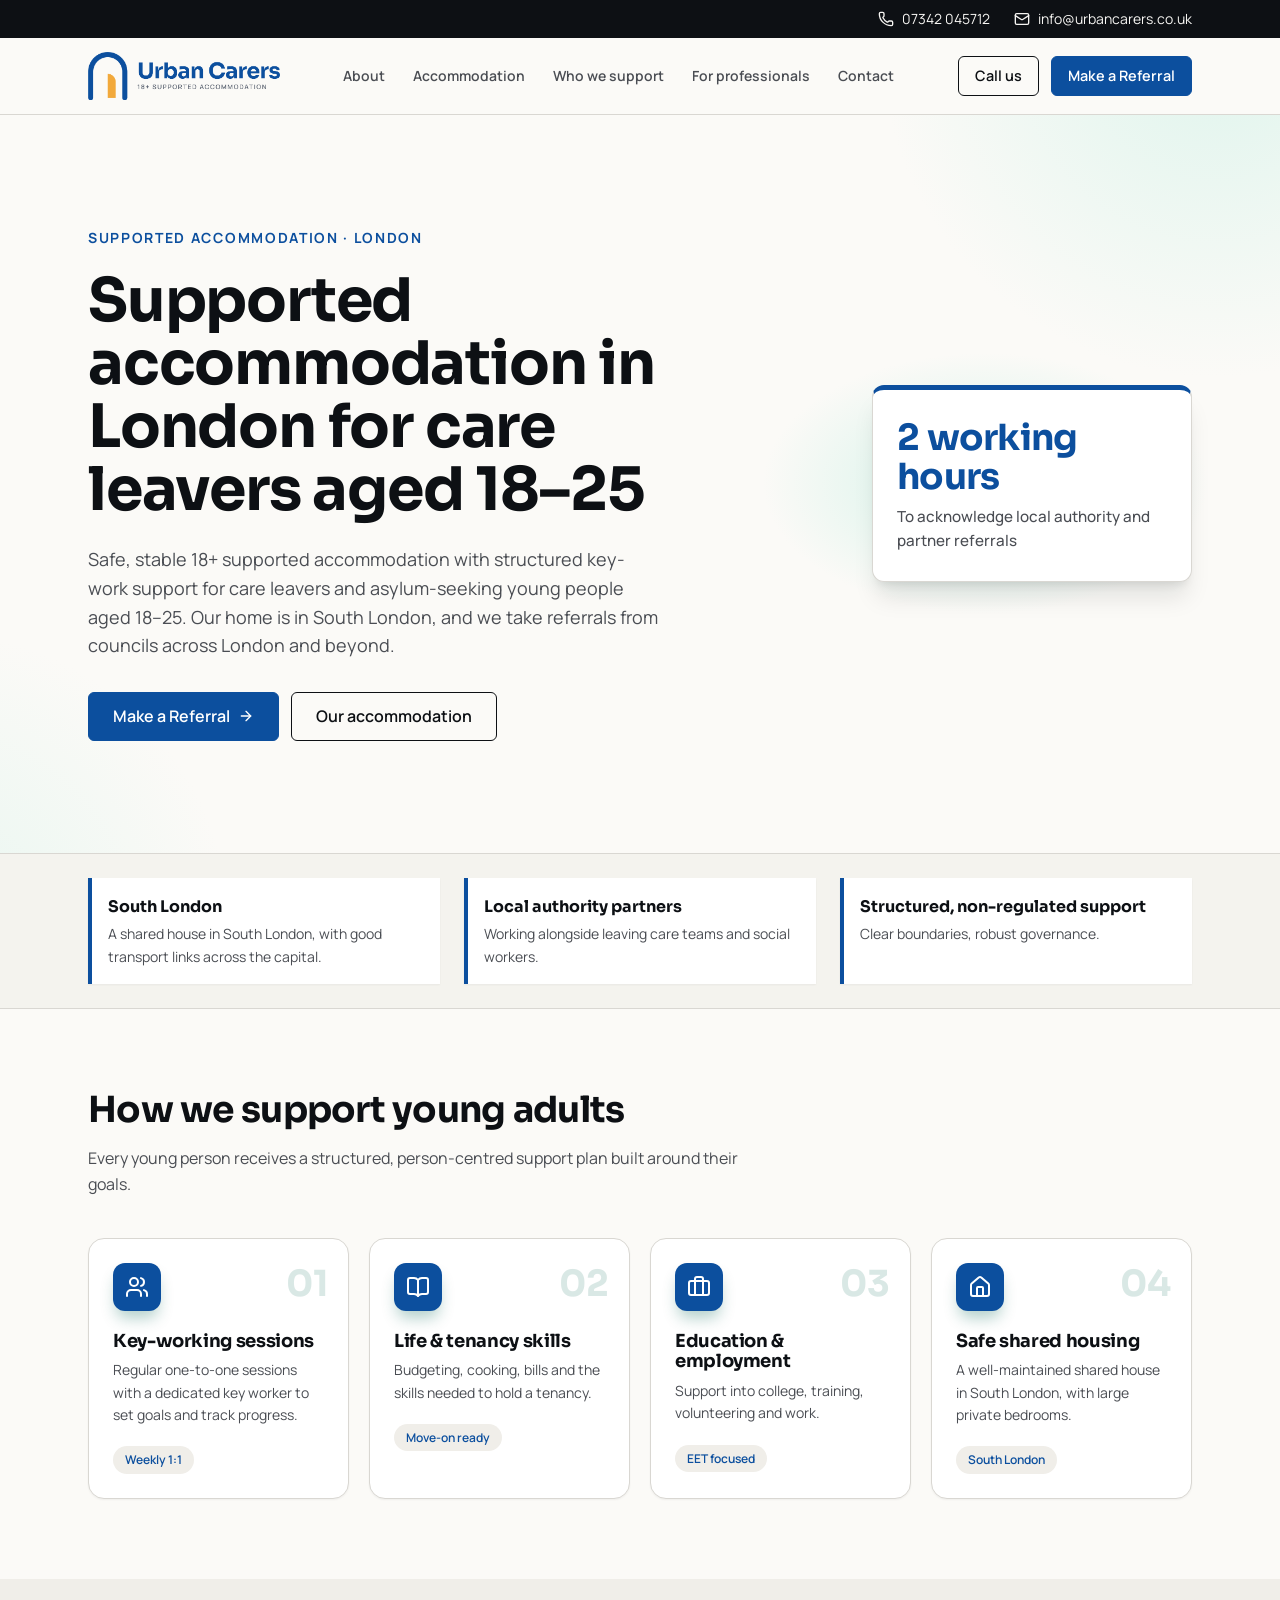
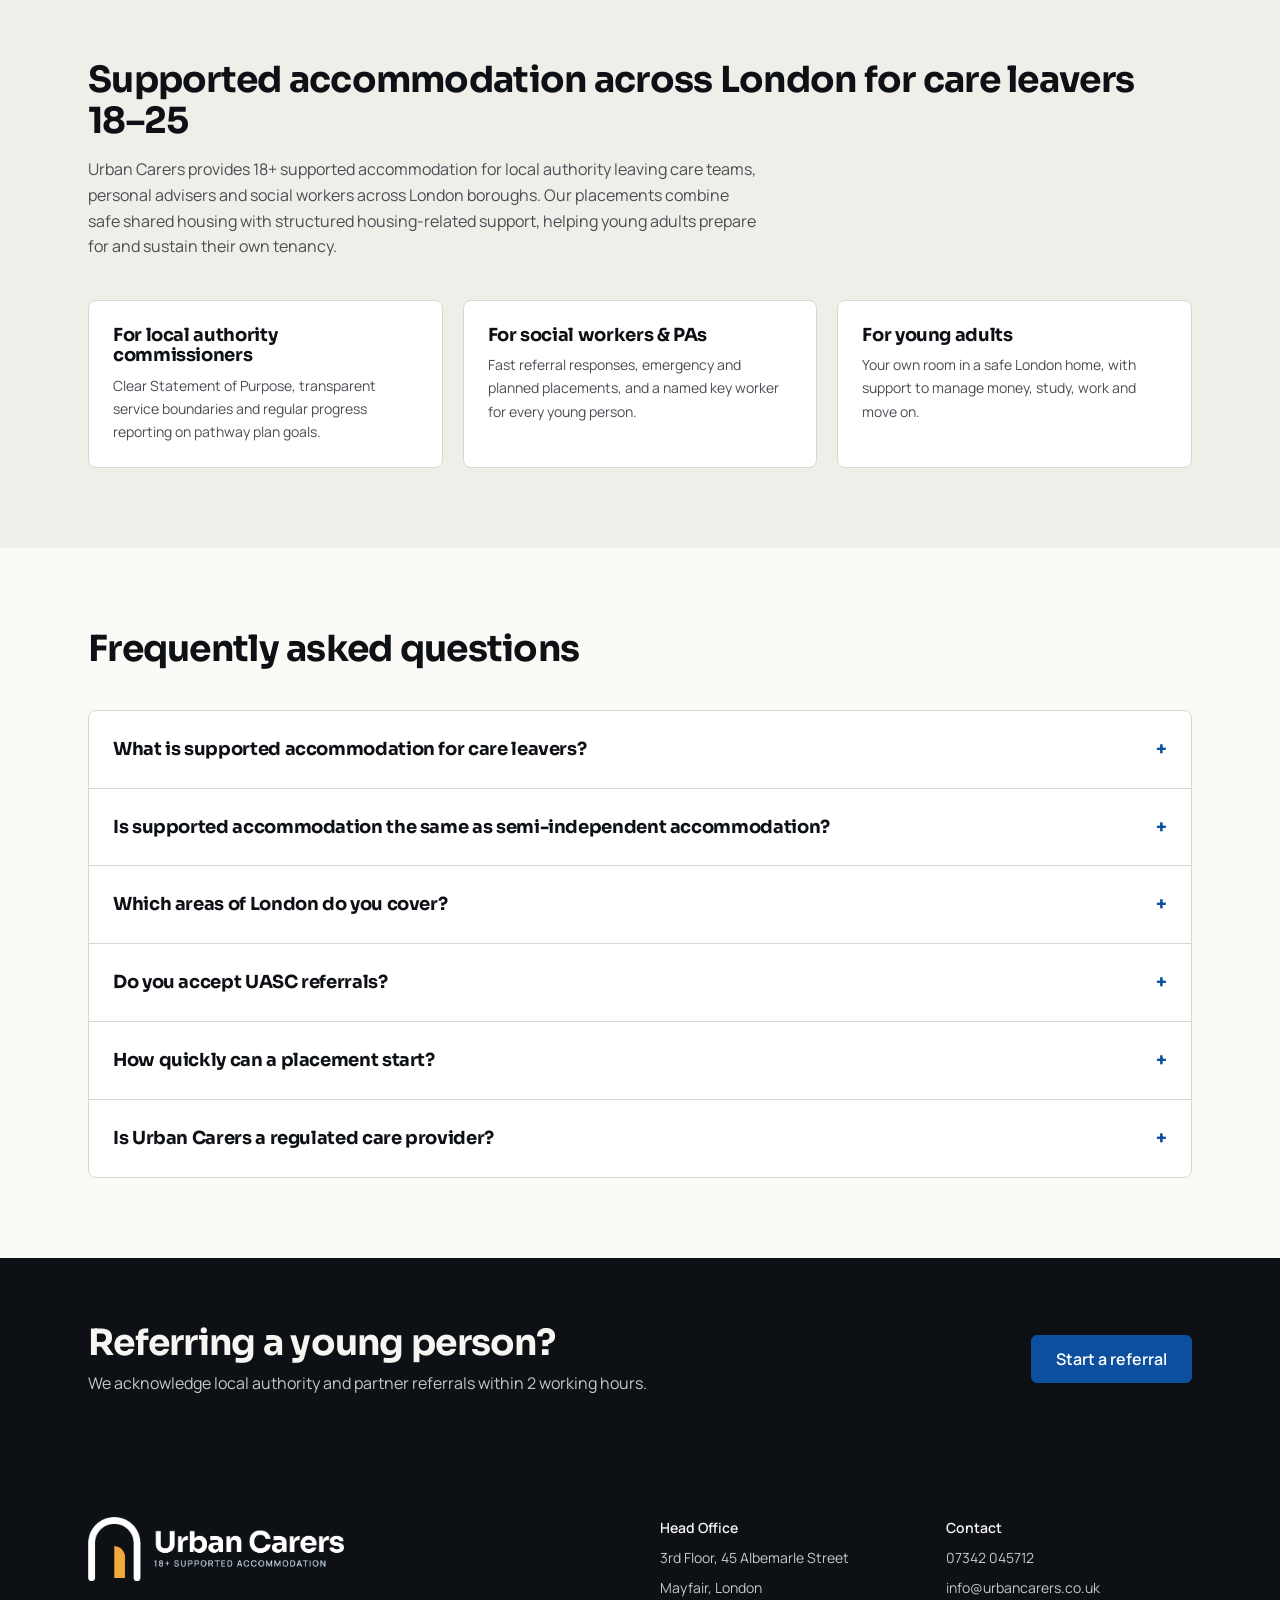
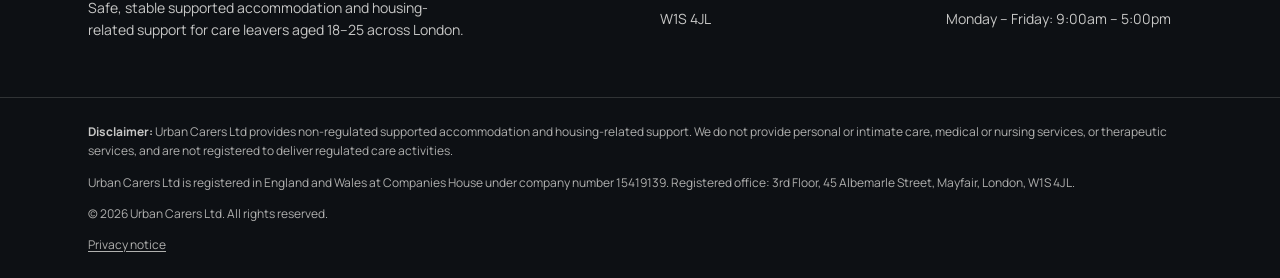
==== commit 86b1c167: "Naming: 18+ supported accommodation, not semi-independent Co-Authored-By: Claude Opus 5.5 <noreply@a" ====
--- a/index.html
+++ b/index.html
@@ -18,7 +18,7 @@
 <link rel="apple-touch-icon" href="assets/favicon.png">
 <script type="application/ld+json">{"@context": "https://schema.org", "@type": "Organization", "name": "Urban Carers Ltd", "logo": "https://www.urbancarers.co.uk/assets/logo.png", "description": "Supported accommodation and housing-related support for care leavers aged 18–25 in London.", "url": "https://www.urbancarers.co.uk", "telephone": "+44 7342 045712", "email": "info@urbancarers.co.uk", "address": {"@type": "PostalAddress", "streetAddress": "3rd Floor, 45 Albemarle Street", "addressLocality": "London", "postalCode": "W1S 4JL", "addressCountry": "GB"}, "areaServed": [{"@type": "City", "name": "London"}, {"@type": "AdministrativeArea", "name": "South East England"}]}</script>
 <script type="application/ld+json">{"@context": "https://schema.org", "@type": "WebSite", "name": "Urban Carers", "url": "https://www.urbancarers.co.uk/"}</script>
-<script type="application/ld+json">{"@context": "https://schema.org", "@type": "FAQPage", "mainEntity": [{"@type": "Question", "name": "What is supported accommodation for care leavers?", "acceptedAnswer": {"@type": "Answer", "text": "Supported accommodation is housing with support for care leavers aged 18–25 only. Residents have their own room in shared housing and receive housing-related support such as key-working, budgeting and tenancy skills."}}, {"@type": "Question", "name": "Do you provide semi-independent accommodation?", "acceptedAnswer": {"@type": "Answer", "text": "Yes, for young adults aged 18–25 only. Each young person has their own room in a shared house and builds the skills to live independently, with at least 5 hours of key-work support a week."}}, {"@type": "Question", "name": "Which areas of London do you cover?", "acceptedAnswer": {"@type": "Answer", "text": "Our house is in South London. We accept referrals from London boroughs and from local authorities outside London placing young people in the capital."}}, {"@type": "Question", "name": "Do you accept UASC referrals?", "acceptedAnswer": {"@type": "Answer", "text": "Yes. We support unaccompanied asylum-seeking young adults aged 18 to 25 who are ready to live in supported accommodation."}}, {"@type": "Question", "name": "How quickly can a placement start?", "acceptedAnswer": {"@type": "Answer", "text": "We acknowledge referrals within 2 working hours and aim to make a placement decision within 24 hours of receiving full referral information. We can consider emergency placements subject to availability and assessment."}}, {"@type": "Question", "name": "Is Urban Carers a regulated care provider?", "acceptedAnswer": {"@type": "Answer", "text": "No. We provide non-regulated supported accommodation and housing-related support. We do not provide personal care, medical or nursing services, or therapy."}}]}</script>
+<script type="application/ld+json">{"@context": "https://schema.org", "@type": "FAQPage", "mainEntity": [{"@type": "Question", "name": "What is supported accommodation for care leavers?", "acceptedAnswer": {"@type": "Answer", "text": "Supported accommodation is housing with support for care leavers aged 18–25 only. Residents have their own room in shared housing and receive housing-related support such as key-working, budgeting and tenancy skills."}}, {"@type": "Question", "name": "Is supported accommodation the same as semi-independent accommodation?", "acceptedAnswer": {"@type": "Answer", "text": "The two terms are often used for the same kind of home. What we provide is 18+ supported accommodation for young men aged 18–25 only: each young person has their own room in a shared house and builds the skills to live independently, with at least 5 hours of key-work support a week."}}, {"@type": "Question", "name": "Which areas of London do you cover?", "acceptedAnswer": {"@type": "Answer", "text": "Our house is in South London. We accept referrals from London boroughs and from local authorities outside London placing young people in the capital."}}, {"@type": "Question", "name": "Do you accept UASC referrals?", "acceptedAnswer": {"@type": "Answer", "text": "Yes. We support unaccompanied asylum-seeking young adults aged 18 to 25 who are ready to live in supported accommodation."}}, {"@type": "Question", "name": "How quickly can a placement start?", "acceptedAnswer": {"@type": "Answer", "text": "We acknowledge referrals within 2 working hours and aim to make a placement decision within 24 hours of receiving full referral information. We can consider emergency placements subject to availability and assessment."}}, {"@type": "Question", "name": "Is Urban Carers a regulated care provider?", "acceptedAnswer": {"@type": "Answer", "text": "No. We provide non-regulated supported accommodation and housing-related support. We do not provide personal care, medical or nursing services, or therapy."}}]}</script>
 </head>
 <body>
 <a class="skip" href="#main">Skip to content</a>
@@ -52,7 +52,7 @@
     <div class="hero-text">
       <p class="eyebrow">Supported accommodation · London</p>
       <h1>Supported accommodation in London for care leavers aged 18–25</h1>
-      <p class="lead">Safe, stable semi-independent accommodation with structured key-work support for care leavers and asylum-seeking young people aged 18–25. Our home is in South London, and we take referrals from councils across London and beyond.</p>
+      <p class="lead">Safe, stable 18+ supported accommodation with structured key-work support for care leavers and asylum-seeking young people aged 18–25. Our home is in South London, and we take referrals from councils across London and beyond.</p>
       <div class="btn-row"><a href="referrals" class="btn">Make a Referral<svg class="ic" aria-hidden="true" focusable="false" xmlns="http://www.w3.org/2000/svg" width="24" height="24" viewBox="0 0 24 24" fill="none" stroke="currentColor" stroke-width="2" stroke-linecap="round" stroke-linejoin="round" ><path d="M5 12h14" /><path d="m12 5 7 7-7 7" /></svg></a><a href="accommodation" class="btn btn-outline">Our accommodation</a></div>
     </div>
     <div class="hero-panel">
@@ -66,7 +66,7 @@
 <div class="strip"><div class="container strip-grid"><div class="strip-item"><p class="strip-title">South London</p><p>A shared house in South London, with good transport links across the capital.</p></div><div class="strip-item"><p class="strip-title">Local authority partners</p><p>Working alongside leaving care teams and social workers.</p></div><div class="strip-item"><p class="strip-title">Structured, non-regulated support</p><p>Clear boundaries, robust governance.</p></div></div></div>
 <section class="section"><div class="container"><h2>How we support young adults</h2><p class="intro">Every young person receives a structured, person-centred support plan built around their goals.</p><div class="section-body"><div class="features"><div class="feature"><span class="feature-n" aria-hidden="true">01</span><div class="feature-icon"><svg class="ic" aria-hidden="true" focusable="false" xmlns="http://www.w3.org/2000/svg" width="24" height="24" viewBox="0 0 24 24" fill="none" stroke="currentColor" stroke-width="2" stroke-linecap="round" stroke-linejoin="round" ><path d="M16 21v-2a4 4 0 0 0-4-4H6a4 4 0 0 0-4 4v2" /><path d="M16 3.128a4 4 0 0 1 0 7.744" /><path d="M22 21v-2a4 4 0 0 0-3-3.87" /><circle cx="9" cy="7" r="4" /></svg></div><h3>Key-working sessions</h3><p>Regular one-to-one sessions with a dedicated key worker to set goals and track progress.</p><span class="tag">Weekly 1:1</span></div><div class="feature"><span class="feature-n" aria-hidden="true">02</span><div class="feature-icon"><svg class="ic" aria-hidden="true" focusable="false" xmlns="http://www.w3.org/2000/svg" width="24" height="24" viewBox="0 0 24 24" fill="none" stroke="currentColor" stroke-width="2" stroke-linecap="round" stroke-linejoin="round" ><path d="M12 5v16" /><path d="M20.001 19A2 2 0 0022 17V5a2 2 0 00-1.999-2L16 3.002A5 5 0 0012 5a5 5 0 00-4-2H4a2 2 0 00-2 2v12a2 2 0 001.999 2H8a5 5 0 014 2 5 5 0 014-2z" /></svg></div><h3>Life &amp; tenancy skills</h3><p>Budgeting, cooking, bills and the skills needed to hold a tenancy.</p><span class="tag">Move-on ready</span></div><div class="feature"><span class="feature-n" aria-hidden="true">03</span><div class="feature-icon"><svg class="ic" aria-hidden="true" focusable="false" xmlns="http://www.w3.org/2000/svg" width="24" height="24" viewBox="0 0 24 24" fill="none" stroke="currentColor" stroke-width="2" stroke-linecap="round" stroke-linejoin="round" ><path d="M16 20V4a2 2 0 0 0-2-2h-4a2 2 0 0 0-2 2v16" /><rect width="20" height="14" x="2" y="6" rx="2" /></svg></div><h3>Education &amp; employment</h3><p>Support into college, training, volunteering and work.</p><span class="tag">EET focused</span></div><div class="feature"><span class="feature-n" aria-hidden="true">04</span><div class="feature-icon"><svg class="ic" aria-hidden="true" focusable="false" xmlns="http://www.w3.org/2000/svg" width="24" height="24" viewBox="0 0 24 24" fill="none" stroke="currentColor" stroke-width="2" stroke-linecap="round" stroke-linejoin="round" ><path d="M15 21v-8a1 1 0 0 0-1-1h-4a1 1 0 0 0-1 1v8" /><path d="M3 10a2 2 0 0 1 .709-1.528l7-6a2 2 0 0 1 2.582 0l7 6A2 2 0 0 1 21 10v9a2 2 0 0 1-2 2H5a2 2 0 0 1-2-2z" /></svg></div><h3>Safe shared housing</h3><p>A well-maintained shared house in South London, with large private bedrooms.</p><span class="tag">South London</span></div></div></div></div></section>
 <section class="section muted"><div class="container"><h2>Supported accommodation across London for care leavers 18–25</h2><p class="intro">Urban Carers provides 18+ supported accommodation for local authority leaving care teams, personal advisers and social workers across London boroughs. Our placements combine safe shared housing with structured housing-related support, helping young adults prepare for and sustain their own tenancy.</p><div class="section-body"><div class="cards cols-3"><div class="card"><h3>For local authority commissioners</h3><p>Clear Statement of Purpose, transparent service boundaries and regular progress reporting on pathway plan goals.</p></div><div class="card"><h3>For social workers &amp; PAs</h3><p>Fast referral responses, emergency and planned placements, and a named key worker for every young person.</p></div><div class="card"><h3>For young adults</h3><p>Your own room in a safe London home, with support to manage money, study, work and move on.</p></div></div></div></div></section>
-<section class="section"><div class="container"><h2>Frequently asked questions</h2><div class="section-body"><div class="faq"><details class="faq-item"><summary>What is supported accommodation for care leavers?</summary><p>Supported accommodation is housing with support for care leavers aged 18–25 only. Residents have their own room in shared housing and receive housing-related support such as key-working, budgeting and tenancy skills.</p></details><details class="faq-item"><summary>Do you provide semi-independent accommodation?</summary><p>Yes, for young adults aged 18–25 only. Each young person has their own room in a shared house and builds the skills to live independently, with at least 5 hours of key-work support a week.</p></details><details class="faq-item"><summary>Which areas of London do you cover?</summary><p>Our house is in South London. We accept referrals from London boroughs and from local authorities outside London placing young people in the capital.</p></details><details class="faq-item"><summary>Do you accept UASC referrals?</summary><p>Yes. We support unaccompanied asylum-seeking young adults aged 18 to 25 who are ready to live in supported accommodation.</p></details><details class="faq-item"><summary>How quickly can a placement start?</summary><p>We acknowledge referrals within 2 working hours and aim to make a placement decision within 24 hours of receiving full referral information. We can consider emergency placements subject to availability and assessment.</p></details><details class="faq-item"><summary>Is Urban Carers a regulated care provider?</summary><p>No. We provide non-regulated supported accommodation and housing-related support. We do not provide personal care, medical or nursing services, or therapy.</p></details></div></div></div></section>
+<section class="section"><div class="container"><h2>Frequently asked questions</h2><div class="section-body"><div class="faq"><details class="faq-item"><summary>What is supported accommodation for care leavers?</summary><p>Supported accommodation is housing with support for care leavers aged 18–25 only. Residents have their own room in shared housing and receive housing-related support such as key-working, budgeting and tenancy skills.</p></details><details class="faq-item"><summary>Is supported accommodation the same as semi-independent accommodation?</summary><p>The two terms are often used for the same kind of home. What we provide is 18+ supported accommodation for young men aged 18–25 only: each young person has their own room in a shared house and builds the skills to live independently, with at least 5 hours of key-work support a week.</p></details><details class="faq-item"><summary>Which areas of London do you cover?</summary><p>Our house is in South London. We accept referrals from London boroughs and from local authorities outside London placing young people in the capital.</p></details><details class="faq-item"><summary>Do you accept UASC referrals?</summary><p>Yes. We support unaccompanied asylum-seeking young adults aged 18 to 25 who are ready to live in supported accommodation.</p></details><details class="faq-item"><summary>How quickly can a placement start?</summary><p>We acknowledge referrals within 2 working hours and aim to make a placement decision within 24 hours of receiving full referral information. We can consider emergency placements subject to availability and assessment.</p></details><details class="faq-item"><summary>Is Urban Carers a regulated care provider?</summary><p>No. We provide non-regulated supported accommodation and housing-related support. We do not provide personal care, medical or nursing services, or therapy.</p></details></div></div></div></section>
 <section class="cta"><div class="container cta-inner"><div><h2>Referring a young person?</h2><p>We acknowledge local authority and partner referrals within 2 working hours.</p></div><a href="referrals" class="btn">Start a referral</a></div></section>
 </main>
 <footer class="site-footer">
